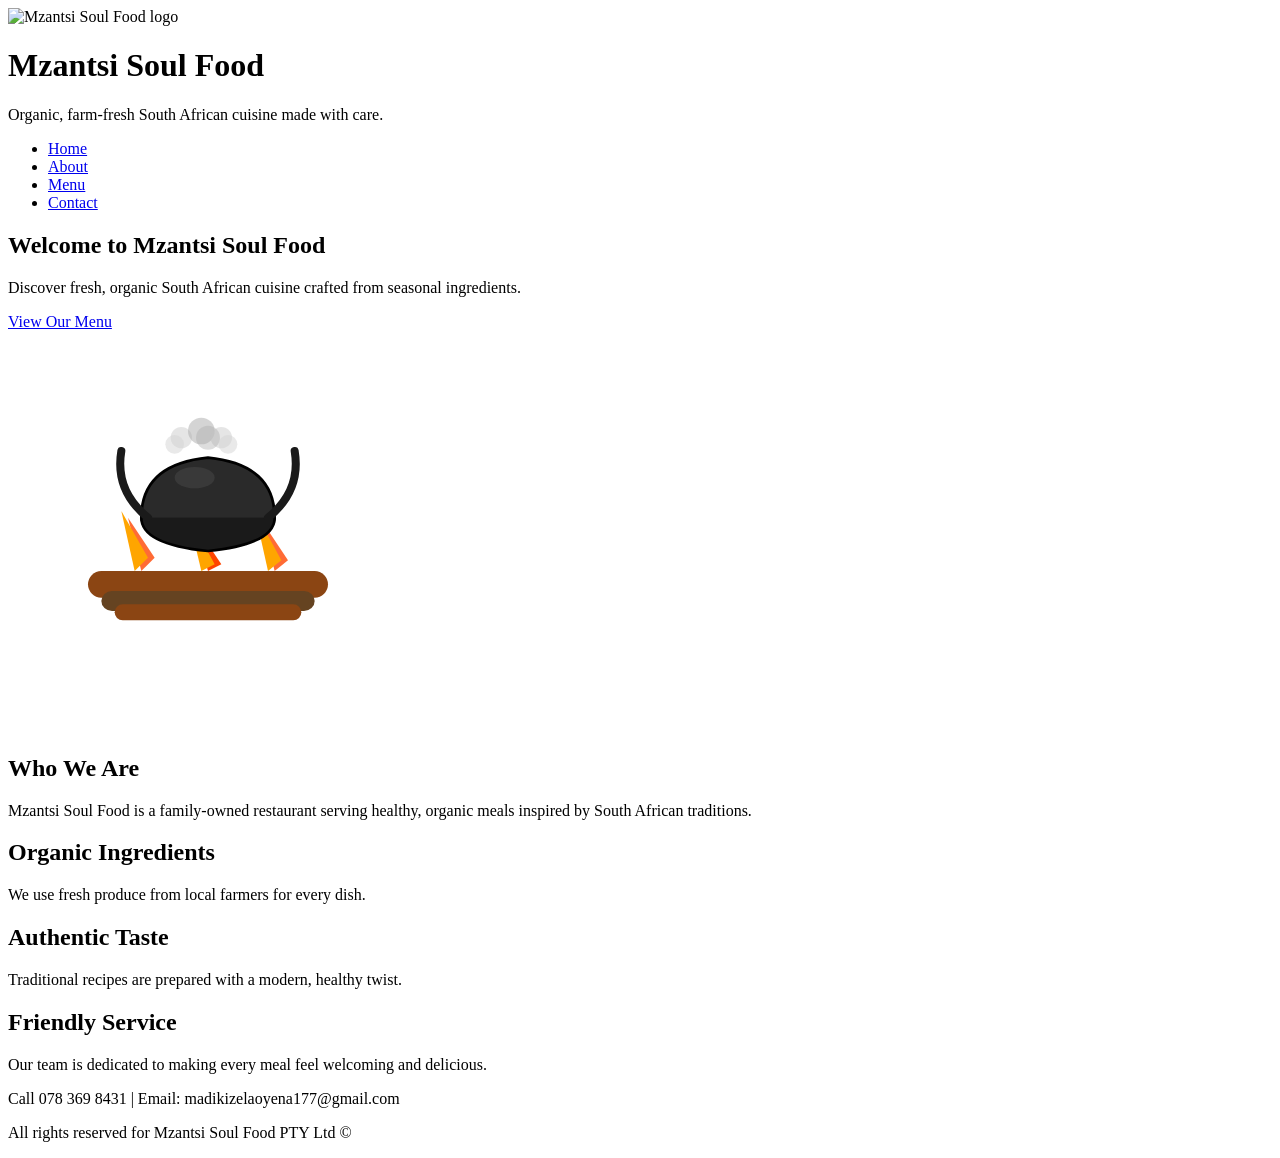
==== index.html @ 1dfa96d8 "Add files via upload" ====
﻿<!DOCTYPE html>
<html lang="en">
<head>
    <meta charset="UTF-8">
    <meta name="viewport" content="width=device-width, initial-scale=1.0">
    <title>Mzantsi Soul Food | Home</title>
    <link rel="stylesheet" href="styles.css">
</head>
<body>
    <header>
        <div class="brand">
            <img src="c:\Users\Student\Downloads\MSF Logo (2).png" alt="Mzantsi Soul Food logo">
            <div>
                <h1>Mzantsi Soul Food</h1>
                <p>Organic, farm-fresh South African cuisine made with care.</p>
            </div>
        </div>
        <nav>
            <ul>
                <li><a href="index.html">Home</a></li>
                <li><a href="about.html">About</a></li>
                <li><a href="prices.html">Menu</a></li>
                <li><a href="contact.html">Contact</a></li>
            </ul>
        </nav>
    </header>
    <main>
        <section class="hero">
            <div>
                <h1>Welcome to Mzantsi Soul Food</h1>
                <p>Discover fresh, organic South African cuisine crafted from seasonal ingredients.</p>
                <a href="prices.html" class="button">View Our Menu</a>
            </div>
            <div>
                <svg viewBox="0 0 300 300" xmlns="http://www.w3.org/2000/svg" style="width: 100%; max-width: 400px;">
                    <defs>
                        <style>
                            @keyframes flicker {
                                0%, 100% { opacity: 0.7; }
                                50% { opacity: 1; }
                            }
                            @keyframes sway {
                                0%, 100% { transform: translateY(0px); }
                                50% { transform: translateY(-5px); }
                            }
                            @keyframes rise {
                                0% { opacity: 1; transform: translateY(0px); }
                                100% { opacity: 0; transform: translateY(-40px); }
                            }
                            .flame { animation: flicker 0.6s infinite; }
                            .pot { animation: sway 2s infinite; }
                            .smoke { animation: rise 2s infinite; }
                        </style>
                    </defs>
                    
                    <!-- Firewood -->
                    <g id="firewood">
                        <rect x="60" y="180" width="180" height="20" fill="#8B4513" rx="10"/>
                        <rect x="70" y="195" width="160" height="15" fill="#654321" rx="8"/>
                        <rect x="80" y="205" width="140" height="12" fill="#8B4513" rx="6"/>
                    </g>
                    
                    <!-- Flames -->
                    <g class="flame">
                        <polygon points="100,180 90,140 110,170" fill="#FF6B35"/>
                        <polygon points="95,180 85,135 105,170" fill="#FFA500"/>
                        <polygon points="150,180 140,145 160,175" fill="#FF4500"/>
                        <polygon points="145,180 135,138 155,175" fill="#FFA500"/>
                        <polygon points="200,180 190,142 210,172" fill="#FF6B35"/>
                        <polygon points="195,180 185,135 205,172" fill="#FFA500"/>
                    </g>
                    
                    <!-- Pot body (black African pot) -->
                    <g class="pot">
                        <ellipse cx="150" cy="140" rx="50" ry="15" fill="#1a1a1a" stroke="#000" stroke-width="2"/>
                        <path d="M 100 140 Q 100 100 150 95 Q 200 100 200 140" fill="#2a2a2a" stroke="#000" stroke-width="2"/>
                        <path d="M 100 140 Q 100 160 150 165 Q 200 160 200 140" fill="#1a1a1a" stroke="#000" stroke-width="2"/>
                        
                        <!-- Pot shine -->
                        <ellipse cx="140" cy="110" rx="15" ry="8" fill="#444444" opacity="0.6"/>
                        
                        <!-- Pot handles -->
                        <path d="M 105 140 Q 80 120 85 90" stroke="#1a1a1a" stroke-width="6" fill="none" stroke-linecap="round"/>
                        <path d="M 195 140 Q 220 120 215 90" stroke="#1a1a1a" stroke-width="6" fill="none" stroke-linecap="round"/>
                    </g>
                    
                    <!-- Steam/Smoke -->
                    <g class="smoke" style="animation-delay: 0s;">
                        <circle cx="130" cy="80" r="8" fill="#d3d3d3" opacity="0.6"/>
                        <circle cx="145" cy="75" r="10" fill="#a9a9a9" opacity="0.5"/>
                        <circle cx="160" cy="80" r="8" fill="#d3d3d3" opacity="0.6"/>
                    </g>
                    <g class="smoke" style="animation-delay: 0.7s;">
                        <circle cx="125" cy="85" r="7" fill="#d3d3d3" opacity="0.5"/>
                        <circle cx="150" cy="80" r="9" fill="#a9a9a9" opacity="0.4"/>
                        <circle cx="165" cy="85" r="7" fill="#d3d3d3" opacity="0.5"/>
                    </g>
                </svg>
            </div>
        </section>
        <section class="about-intro">
            <h1>Who We Are</h1>
            <p>Mzantsi Soul Food is a family-owned restaurant serving healthy, organic meals inspired by South African traditions.</p>
        </section>
        <section class="about-grid">
            <article class="about-card">
                <h2>Organic Ingredients</h2>
                <p>We use fresh produce from local farmers for every dish.</p>
            </article>
            <article class="about-card">
                <h2>Authentic Taste</h2>
                <p>Traditional recipes are prepared with a modern, healthy twist.</p>
            </article>
            <article class="about-card">
                <h2>Friendly Service</h2>
                <p>Our team is dedicated to making every meal feel welcoming and delicious.</p>
            </article>
        </section>
    </main>
    <footer>
        <p>Call 078 369 8431 | Email: madikizelaoyena177@gmail.com</p>
        <p>All rights reserved for Mzantsi Soul Food PTY Ltd ©</p>
    </footer>
</body>
</html>
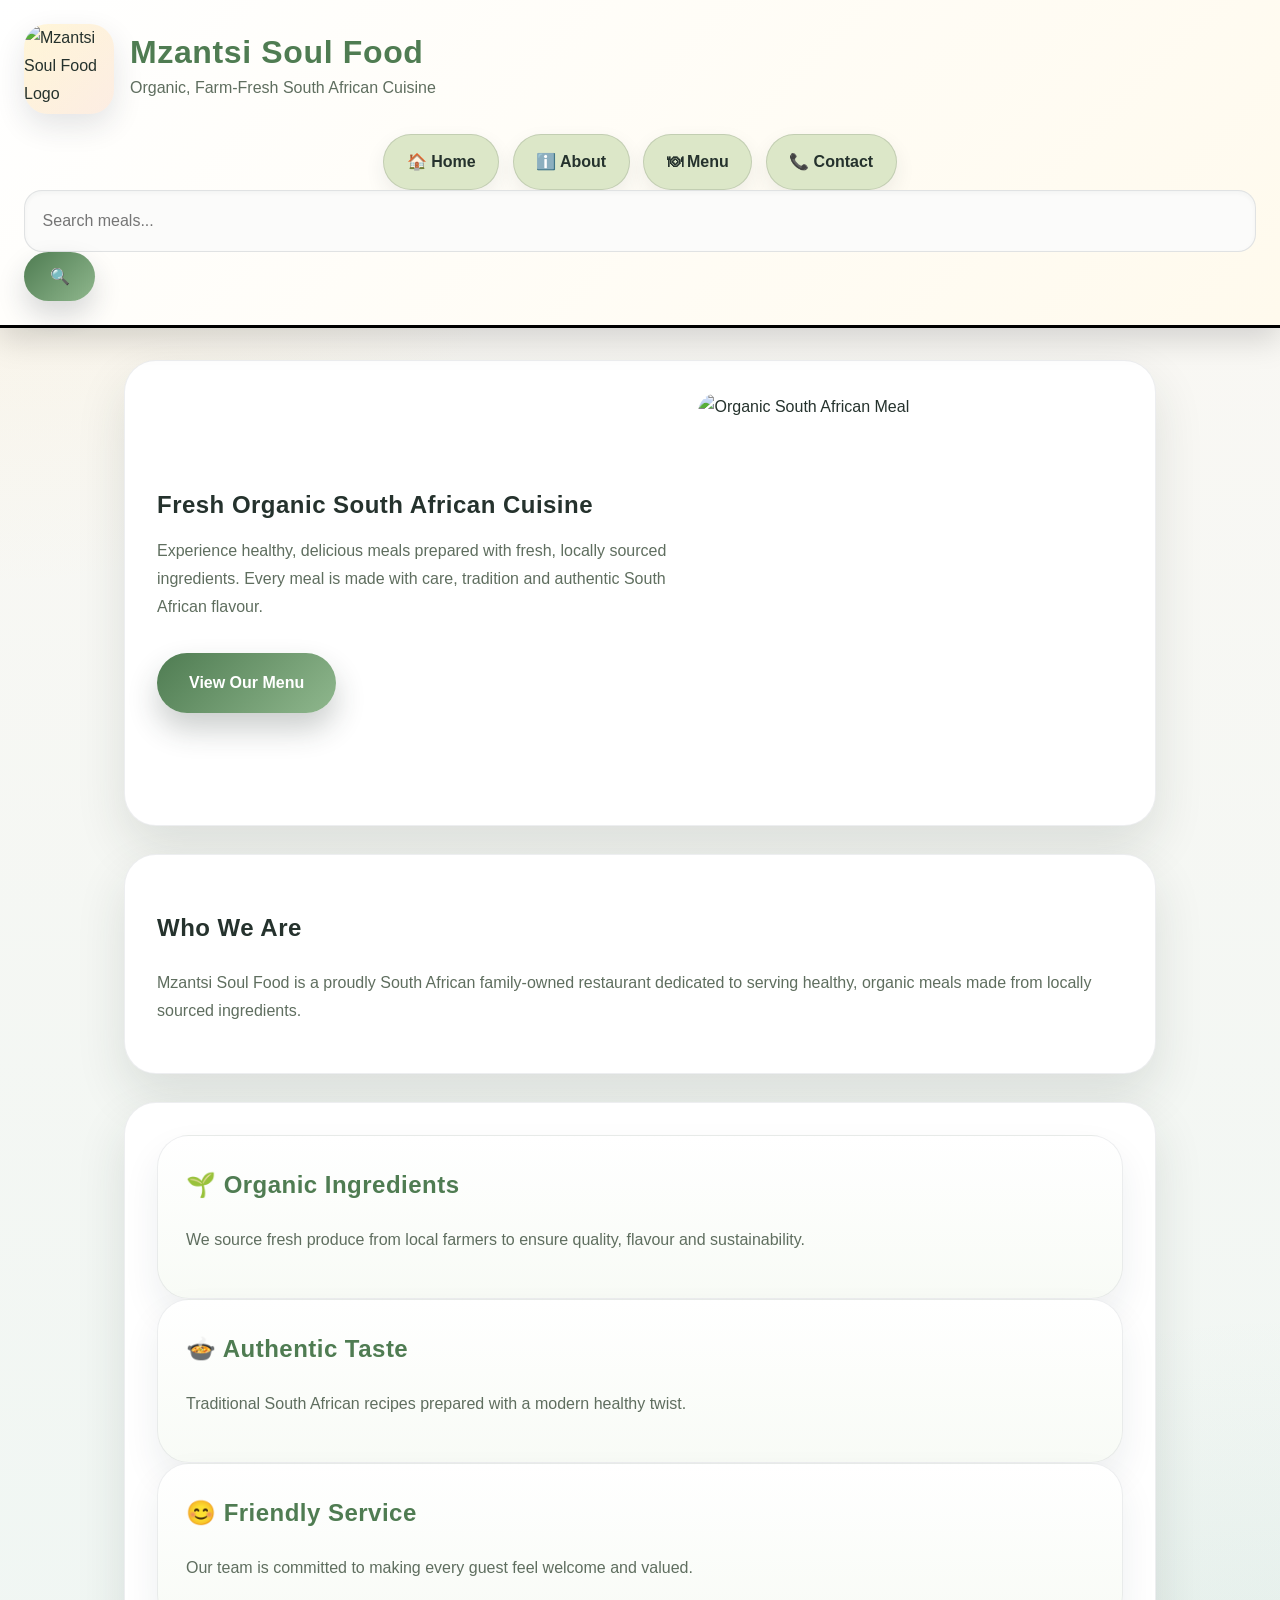
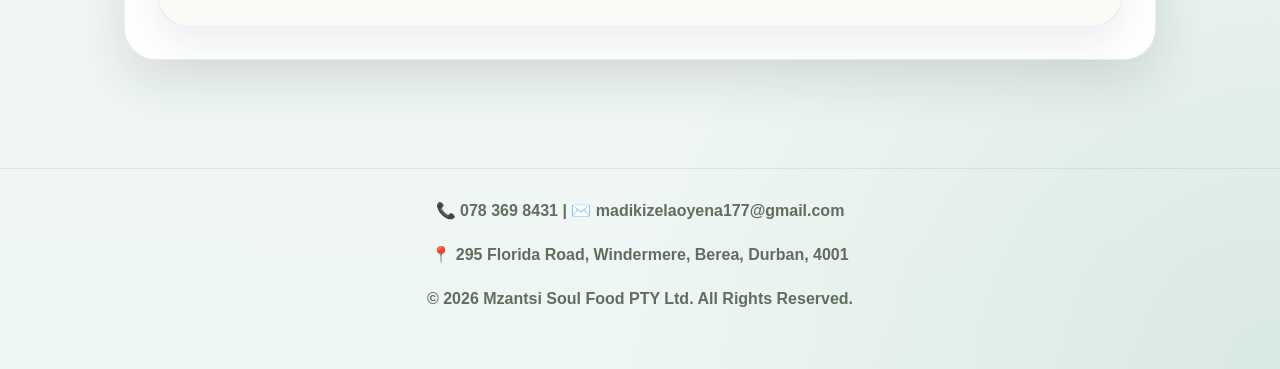
==== commit 9041eb35: "Update index.html" ====
--- a/index.html
+++ b/index.html
@@ -1,125 +1,143 @@
-﻿<!DOCTYPE html>
+<!DOCTYPE html>
 <html lang="en">
 <head>
     <meta charset="UTF-8">
+    <meta name="description" content="Mzantsi Soul Food serves fresh organic South African meals made with locally sourced ingredients in Durban.">
+    <meta name="keywords" content="Mzantsi Soul Food, Durban restaurant, organic food, South African cuisine, healthy meals">
+    <meta name="author" content="Mzantsi Soul Food PTY Ltd">
     <meta name="viewport" content="width=device-width, initial-scale=1.0">
+
     <title>Mzantsi Soul Food | Home</title>
+
     <link rel="stylesheet" href="styles.css">
 </head>
 <body>
-    <header>
-        <div class="brand">
-            <img src="c:\Users\Student\Downloads\MSF Logo (2).png" alt="Mzantsi Soul Food logo">
-            <div>
-                <h1>Mzantsi Soul Food</h1>
-                <p>Organic, farm-fresh South African cuisine made with care.</p>
-            </div>
+
+<header>
+    <div class="brand">
+        <img src="images/MSF-Logo.png" alt="Mzantsi Soul Food Logo">
+
+        <div>
+            <h1>Mzantsi Soul Food</h1>
+            <p>Organic, Farm-Fresh South African Cuisine</p>
         </div>
-        <nav>
-            <ul>
-                <li><a href="index.html">Home</a></li>
-                <li><a href="about.html">About</a></li>
-                <li><a href="prices.html">Menu</a></li>
-                <li><a href="contact.html">Contact</a></li>
-            </ul>
-        </nav>
-    </header>
-    <main>
-        <section class="hero">
-            <div>
-                <h1>Welcome to Mzantsi Soul Food</h1>
-                <p>Discover fresh, organic South African cuisine crafted from seasonal ingredients.</p>
-                <a href="prices.html" class="button">View Our Menu</a>
-            </div>
-            <div>
-                <svg viewBox="0 0 300 300" xmlns="http://www.w3.org/2000/svg" style="width: 100%; max-width: 400px;">
-                    <defs>
-                        <style>
-                            @keyframes flicker {
-                                0%, 100% { opacity: 0.7; }
-                                50% { opacity: 1; }
-                            }
-                            @keyframes sway {
-                                0%, 100% { transform: translateY(0px); }
-                                50% { transform: translateY(-5px); }
-                            }
-                            @keyframes rise {
-                                0% { opacity: 1; transform: translateY(0px); }
-                                100% { opacity: 0; transform: translateY(-40px); }
-                            }
-                            .flame { animation: flicker 0.6s infinite; }
-                            .pot { animation: sway 2s infinite; }
-                            .smoke { animation: rise 2s infinite; }
-                        </style>
-                    </defs>
-                    
-                    <!-- Firewood -->
-                    <g id="firewood">
-                        <rect x="60" y="180" width="180" height="20" fill="#8B4513" rx="10"/>
-                        <rect x="70" y="195" width="160" height="15" fill="#654321" rx="8"/>
-                        <rect x="80" y="205" width="140" height="12" fill="#8B4513" rx="6"/>
-                    </g>
-                    
-                    <!-- Flames -->
-                    <g class="flame">
-                        <polygon points="100,180 90,140 110,170" fill="#FF6B35"/>
-                        <polygon points="95,180 85,135 105,170" fill="#FFA500"/>
-                        <polygon points="150,180 140,145 160,175" fill="#FF4500"/>
-                        <polygon points="145,180 135,138 155,175" fill="#FFA500"/>
-                        <polygon points="200,180 190,142 210,172" fill="#FF6B35"/>
-                        <polygon points="195,180 185,135 205,172" fill="#FFA500"/>
-                    </g>
-                    
-                    <!-- Pot body (black African pot) -->
-                    <g class="pot">
-                        <ellipse cx="150" cy="140" rx="50" ry="15" fill="#1a1a1a" stroke="#000" stroke-width="2"/>
-                        <path d="M 100 140 Q 100 100 150 95 Q 200 100 200 140" fill="#2a2a2a" stroke="#000" stroke-width="2"/>
-                        <path d="M 100 140 Q 100 160 150 165 Q 200 160 200 140" fill="#1a1a1a" stroke="#000" stroke-width="2"/>
-                        
-                        <!-- Pot shine -->
-                        <ellipse cx="140" cy="110" rx="15" ry="8" fill="#444444" opacity="0.6"/>
-                        
-                        <!-- Pot handles -->
-                        <path d="M 105 140 Q 80 120 85 90" stroke="#1a1a1a" stroke-width="6" fill="none" stroke-linecap="round"/>
-                        <path d="M 195 140 Q 220 120 215 90" stroke="#1a1a1a" stroke-width="6" fill="none" stroke-linecap="round"/>
-                    </g>
-                    
-                    <!-- Steam/Smoke -->
-                    <g class="smoke" style="animation-delay: 0s;">
-                        <circle cx="130" cy="80" r="8" fill="#d3d3d3" opacity="0.6"/>
-                        <circle cx="145" cy="75" r="10" fill="#a9a9a9" opacity="0.5"/>
-                        <circle cx="160" cy="80" r="8" fill="#d3d3d3" opacity="0.6"/>
-                    </g>
-                    <g class="smoke" style="animation-delay: 0.7s;">
-                        <circle cx="125" cy="85" r="7" fill="#d3d3d3" opacity="0.5"/>
-                        <circle cx="150" cy="80" r="9" fill="#a9a9a9" opacity="0.4"/>
-                        <circle cx="165" cy="85" r="7" fill="#d3d3d3" opacity="0.5"/>
-                    </g>
-                </svg>
-            </div>
-        </section>
-        <section class="about-intro">
-            <h1>Who We Are</h1>
-            <p>Mzantsi Soul Food is a family-owned restaurant serving healthy, organic meals inspired by South African traditions.</p>
-        </section>
-        <section class="about-grid">
-            <article class="about-card">
-                <h2>Organic Ingredients</h2>
-                <p>We use fresh produce from local farmers for every dish.</p>
-            </article>
-            <article class="about-card">
-                <h2>Authentic Taste</h2>
-                <p>Traditional recipes are prepared with a modern, healthy twist.</p>
-            </article>
-            <article class="about-card">
-                <h2>Friendly Service</h2>
-                <p>Our team is dedicated to making every meal feel welcoming and delicious.</p>
-            </article>
-        </section>
-    </main>
-    <footer>
-        <p>Call 078 369 8431 | Email: madikizelaoyena177@gmail.com</p>
-        <p>All rights reserved for Mzantsi Soul Food PTY Ltd ©</p>
-    </footer>
+    </div>
+
+    <nav>
+        <ul>
+            <li><a href="index.html">🏠 Home</a></li>
+            <li><a href="about.html">ℹ️ About</a></li>
+            <li><a href="prices.html">🍽 Menu</a></li>
+            <li><a href="contact.html">📞 Contact</a></li>
+        </ul>
+
+        <div class="search-container">
+            <input type="text" id="searchInput" placeholder="Search meals...">
+            <button onclick="searchMenu()">🔍</button>
+        </div>
+    </nav>
+</header>
+
+<main>
+
+<section class="hero">
+    <div class="hero-content">
+        <h1>Fresh Organic South African Cuisine</h1>
+
+        <p>
+            Experience healthy, delicious meals prepared with fresh,
+            locally sourced ingredients. Every meal is made with care,
+            tradition and authentic South African flavour.
+        </p>
+
+        <a href="prices.html" class="button">View Our Menu</a>
+    </div>
+
+    <div class="hero-image">
+        <img src="images/hero-meal.jpg" alt="Organic South African Meal" class="featured-photo">
+    </div>
+</section>
+
+<section class="about-intro">
+    <h2>Who We Are</h2>
+
+    <p>
+        Mzantsi Soul Food is a proudly South African family-owned
+        restaurant dedicated to serving healthy, organic meals made
+        from locally sourced ingredients.
+    </p>
+</section>
+
+<section class="about-grid">
+
+    <article class="about-card">
+        <h2>🌱 Organic Ingredients</h2>
+
+        <p>
+            We source fresh produce from local farmers to ensure
+            quality, flavour and sustainability.
+        </p>
+    </article>
+
+    <article class="about-card">
+        <h2>🍲 Authentic Taste</h2>
+
+        <p>
+            Traditional South African recipes prepared with a modern
+            healthy twist.
+        </p>
+    </article>
+
+    <article class="about-card">
+        <h2>😊 Friendly Service</h2>
+
+        <p>
+            Our team is committed to making every guest feel welcome
+            and valued.
+        </p>
+    </article>
+
+</section>
+
+</main>
+
+<footer>
+    <p>📞 078 369 8431 | ✉️ madikizelaoyena177@gmail.com</p>
+
+    <p>
+        📍 295 Florida Road, Windermere,
+        Berea, Durban, 4001
+    </p>
+
+    <p>
+        © 2026 Mzantsi Soul Food PTY Ltd.
+        All Rights Reserved.
+    </p>
+</footer>
+
+<script>
+function searchMenu() {
+
+    let input =
+    document.getElementById("searchInput")
+    .value.toLowerCase();
+
+    if(input === ""){
+        alert("Please enter a search term.");
+        return;
+    }
+
+    let pageText =
+    document.body.innerText.toLowerCase();
+
+    if(pageText.includes(input)){
+        alert("Found: " + input);
+    }
+    else{
+        alert("No results found.");
+    }
+}
+</script>
+
 </body>
-</html>+</html>
--- a/styles.css
+++ b/styles.css
@@ -0,0 +1,1125 @@
+:root {
+    --bg: #f5f7f0;
+    --surface: #ffffff;
+    --primary: #4f7c52;
+    --primary-soft: #8fb78d;
+    --secondary: #6d8a63;
+    --accent: #dce7c8;
+    --text: #25322d;
+    --muted: #5f6e5f;
+    --border: #d7dccf;
+    --shadow: 0 22px 50px rgba(37, 50, 45, 0.12);
+}
+
+* {
+    box-sizing: border-box;
+}
+
+html, body {
+    margin: 0;
+    min-height: 100%;
+    font-family: "Inter", "Segoe UI", Tahoma, Geneva, Verdana, sans-serif;
+    color: var(--text);
+    font-weight: 400;
+    background: radial-gradient(circle at top left, rgba(255, 200, 100, 0.14), transparent 25%),
+                radial-gradient(circle at bottom right, rgba(63, 138, 118, 0.12), transparent 28%),
+                linear-gradient(180deg, #fbf8f4 0%, #eef6f3 100%);
+}
+
+body {
+    line-height: 1.75;
+}
+
+h1, h2, h3, h4, h5 {
+    font-weight: 700;
+    letter-spacing: 0.02em;
+}
+
+h1 {
+    line-height: 1.05;
+}
+
+img {
+    max-width: 100%;
+    height: auto;
+    display: block;
+}
+
+.menu-photo,
+.featured-photo {
+    width: 400px;
+    height: 400px;
+    object-fit: cover;
+    border-radius: 20px;
+}
+
+header {
+    padding: 1.5rem 1.5rem;
+    background: linear-gradient(135deg, #ffffff 0%, #fffaed 100%);
+    border-bottom: 3px solid #000000;
+    box-shadow: 0 12px 30px rgba(0, 0, 0, 0.15);
+    position: sticky;
+    top: 0;
+    z-index: 10;
+}
+
+.brand {
+    display: flex;
+    align-items: center;
+    gap: 1rem;
+    margin-bottom: 1rem;
+}
+
+.brand img {
+    width: 120px;
+    height: 120px;
+    object-fit: cover;
+    border-radius: 20px;
+    background: var(--accent);
+}
+
+.brand h1 {
+    font-size: 1.8rem;
+    margin: 0;
+    font-weight: bold;
+}
+
+nav ul {
+    display: flex;
+    flex-wrap: wrap;
+    gap: 0.75rem;
+    list-style: none;
+    padding: 0;
+    margin: 0;
+    justify-content: center;
+}
+
+nav a {
+    display: inline-block;
+    padding: 0.75rem 1.2rem;
+    background: var(--accent);
+    color: var(--text);
+    text-decoration: none;
+    border-radius: 999px;
+    border: 2px solid rgba(37, 50, 45, 0.14);
+    font-weight: bold;
+    transition: transform 0.2s ease, background 0.2s ease, border-color 0.2s ease;
+}
+
+nav a:hover,
+nav a:focus {
+    transform: translateY(-2px);
+    background: linear-gradient(135deg, var(--primary), var(--primary-soft));
+    color: #fff;
+    border-color: rgba(42, 125, 127, 0.25);
+}
+
+main {
+    max-width: 1080px;
+    margin: 2rem auto;
+    padding: 0 1.4rem 3rem;
+}
+
+section {
+    background: var(--surface);
+    border: 3px solid #000000;
+    border-radius: 28px;
+    padding: 2rem;
+    margin-bottom: 1.5rem;
+    box-shadow: 0 18px 45px rgba(0, 0, 0, 0.15);
+}
+
+.hero {
+    display: grid;
+    grid-template-columns: 1.2fr 1fr;
+    gap: 2rem;
+    align-items: center;
+}
+
+.hero h2,
+.pricing h1 {
+    color: var(--primary);
+    margin-top: 0;
+    letter-spacing: 0.02em;
+}
+
+.hero p,
+.menu-item-content p,
+.about-card p,
+.contact-details p {
+    color: var(--muted);
+}
+
+.button {
+    display: inline-block;
+    margin-top: 1rem;
+    padding: 0.95rem 1.8rem;
+    border-radius: 999px;
+    background: linear-gradient(135deg, var(--primary), var(--primary-soft));
+    color: #fff;
+    text-decoration: none;
+    border: none;
+    font-weight: bold;
+    box-shadow: 0 12px 24px rgba(37, 50, 45, 0.16);
+    transition: transform 0.2s ease, box-shadow 0.2s ease;
+}
+
+.button:hover,
+.button:focus {
+    transform: translateY(-2px);
+    box-shadow: 0 18px 32px rgba(42, 125, 127, 0.24);
+}
+
+.feature-grid,
+.menu-grid,
+.contact-grid {
+    display: grid;
+    gap: 1.5rem;
+}
+
+.feature-grid {
+    grid-template-columns: repeat(2, minmax(0, 1fr));
+}
+
+.feature-card,
+.about-card,
+.menu-item,
+.form-card,
+.map-card,
+.contact-details {
+    background: #fcfbf7;
+    border: 1px solid rgba(62, 125, 63, 0.12);
+    border-radius: 28px;
+    padding: 1.5rem;
+}
+
+.menu-grid {
+    grid-template-columns: 1fr;
+}
+
+.menu-item {
+    display: grid;
+    grid-template-columns: 1fr;
+    gap: 1rem;
+}
+
+.menu-item-content h3,
+.about-card h2,
+.contact-details h2 {
+    margin-top: 0;
+}
+
+.menu-item-content p {
+    margin-bottom: 1rem;
+}
+
+.price-tag {
+    display: inline-flex;
+    align-items: center;
+    justify-content: center;
+    padding: 0.7rem 1rem;
+    border-radius: 999px;
+    background: var(--accent);
+    color: var(--primary);
+    font-size: 1rem;
+    font-weight: 700;
+}
+
+.about-grid {
+    grid-template-columns: repeat(3, minmax(0, 1fr));
+}
+
+.contact-grid {
+    grid-template-columns: 1fr 1fr;
+    align-items: start;
+}
+
+.content h3,
+.gallery h2,
+.form-card h2,
+.map-card h2,
+.about-card h2 {
+    margin-top: 0;
+}
+
+p {
+    margin: 0 0 1rem;
+}
+
+form {
+    display: grid;
+    gap: 1rem;
+}
+
+label {
+    font-weight: 600;
+}
+
+input,
+textarea {
+    width: 100%;
+    padding: 0.95rem 1rem;
+    border: 1px solid #d9e5d0;
+    border-radius: 16px;
+    font: inherit;
+    background: #fbfcf8;
+}
+
+button {
+    width: fit-content;
+    padding: 0.95rem 1.5rem;
+    border: none;
+    border-radius: 999px;
+    background: var(--primary);
+    color: #fff;
+    font-size: 1rem;
+    cursor: pointer;
+    transition: background 0.2s ease;
+}
+
+button:hover,
+button:focus {
+    background: var(--primary-soft);
+}
+
+iframe {
+    width: 100%;
+    min-height: 320px;
+    border: 0;
+    border-radius: 22px;
+}
+
+footer {
+    text-align: center;
+    padding: 1.5rem 1.25rem 2rem;
+    color: var(--muted);
+}
+
+@media (max-width: 920px) {
+    .hero {
+        grid-template-columns: 1fr;
+    }
+
+    .contact-grid,
+    .about-grid {
+        grid-template-columns: 1fr;
+    }
+}
+
+@media (max-width: 720px) {
+    .brand {
+        flex-direction: column;
+        align-items: flex-start;
+    }
+
+    nav ul {
+        justify-content: stretch;
+    }
+
+    .menu-photo,
+    .featured-photo {
+        width: 100%;
+        height: auto;
+    }
+}
+
+.brand {
+    display: flex;
+    align-items: center;
+    gap: 1rem;
+    margin-bottom: 1.25rem;
+}
+
+.brand img {
+    width: 90px;
+    height: 90px;
+    object-fit: cover;
+    border-radius: 24px;
+    background: linear-gradient(135deg, rgba(255, 228, 141, 0.35), rgba(234, 111, 45, 0.12));
+    box-shadow: 0 12px 30px rgba(31, 45, 61, 0.12);
+}
+
+.brand h1 {
+    font-size: 2rem;
+    margin: 0;
+    color: var(--primary);
+}
+
+.brand p {
+    margin: 0.25rem 0 0;
+    color: var(--muted);
+    max-width: 34rem;
+}
+
+nav ul {
+    display: flex;
+    flex-wrap: wrap;
+    gap: 0.85rem;
+    list-style: none;
+    padding: 0;
+    margin: 0;
+    justify-content: center;
+}
+
+nav a {
+    display: inline-block;
+    padding: 0.8rem 1.4rem;
+    background: var(--accent);
+    color: var(--text);
+    text-decoration: none;
+    border-radius: 999px;
+    border: 1px solid rgba(37, 50, 45, 0.14);
+    box-shadow: 0 8px 20px rgba(37, 50, 45, 0.08);
+    font-weight: 700;
+    transition: transform 0.2s ease, background 0.2s ease, color 0.2s ease, box-shadow 0.2s ease;
+}
+
+nav a:hover,
+nav a:focus {
+    transform: translateY(-2px);
+    background: linear-gradient(135deg, var(--primary), var(--primary-soft));
+    color: #ffffff;
+    box-shadow: 0 14px 28px rgba(31, 45, 61, 0.16);
+}
+
+main {
+    max-width: 1080px;
+    margin: 2rem auto;
+    padding: 0 1.5rem 3rem;
+}
+
+section {
+    background: var(--surface);
+    border: 1px solid rgba(31, 45, 61, 0.08);
+    border-radius: 32px;
+    padding: 2rem;
+    margin-bottom: 1.75rem;
+    box-shadow: var(--shadow);
+}
+
+.hero {
+    display: grid;
+    grid-template-columns: 1.2fr 1fr;
+    gap: 2rem;
+    align-items: center;
+}
+
+.hero h2,
+.pricing h1 {
+    color: var(--primary);
+    margin-top: 0;
+}
+
+.button {
+    display: inline-block;
+    margin-top: 1rem;
+    padding: 1rem 2rem;
+    border-radius: 999px;
+    background: linear-gradient(135deg, var(--primary), var(--primary-soft));
+    color: #ffffff;
+    text-decoration: none;
+    border: none;
+    font-weight: 700;
+    box-shadow: 0 16px 30px rgba(37, 50, 45, 0.24);
+    transition: transform 0.2s ease, box-shadow 0.2s ease, background 0.2s ease;
+}
+
+.button:hover,
+.button:focus {
+    transform: translateY(-2px);
+    background: linear-gradient(135deg, #7aa37d, #567a59);
+    box-shadow: 0 20px 36px rgba(37, 50, 45, 0.26);
+}
+
+.feature-grid,
+.menu-grid,
+.contact-grid {
+    display: grid;
+    gap: 1.5rem;
+}
+
+.feature-card,
+.about-card,
+.menu-item,
+.form-card,
+.map-card,
+.contact-details {
+    background: linear-gradient(180deg, #ffffff 0%, #f8fbf6 100%);
+    border: 1px solid rgba(31, 45, 61, 0.08);
+    border-radius: 32px;
+    padding: 1.75rem;
+    box-shadow: 0 16px 32px rgba(31, 45, 61, 0.08);
+}
+
+.feature-card {
+    display: grid;
+    grid-template-columns: 1fr;
+    gap: 1rem;
+}
+
+.menu-grid {
+    grid-template-columns: 1fr;
+}
+
+.menu-item {
+    display: grid;
+    grid-template-columns: 1fr;
+    gap: 1.5rem;
+    align-items: center;
+}
+
+.menu-item-content h3,
+.about-card h2,
+.contact-details h2 {
+    margin-top: 0;
+    color: var(--primary);
+}
+
+.menu-item-content p {
+    color: var(--muted);
+    margin-bottom: 1rem;
+}
+
+.price-tag {
+    display: inline-flex;
+    align-items: center;
+    justify-content: center;
+    padding: 0.85rem 1.1rem;
+    border-radius: 999px;
+    background: var(--accent);
+    color: var(--text);
+    font-size: 1rem;
+    font-weight: 700;
+    border: 1px solid rgba(31, 45, 61, 0.08);
+}
+
+.about-grid {
+    grid-template-columns: repeat(3, minmax(0, 1fr));
+}
+
+.contact-grid {
+    grid-template-columns: 1fr 1fr;
+    align-items: start;
+}
+
+.content h3,
+.gallery h2,
+.form-card h2,
+.map-card h2,
+.about-card h2 {
+    margin-top: 0;
+}
+
+p {
+    margin: 0 0 1rem;
+    color: var(--muted);
+}
+
+label {
+    font-weight: 700;
+    color: var(--primary);
+}
+
+input,
+textarea {
+    width: 100%;
+    padding: 1rem 1.1rem;
+    border: 1px solid rgba(31, 45, 61, 0.12);
+    border-radius: 18px;
+    font: inherit;
+    background: #fbfbfa;
+    box-shadow: inset 0 2px 5px rgba(31, 45, 61, 0.04);
+}
+
+button {
+    width: fit-content;
+    padding: 0.95rem 1.6rem;
+    border: none;
+    border-radius: 999px;
+    background: linear-gradient(135deg, var(--primary), var(--primary-soft));
+    color: #fff;
+    font-size: 1rem;
+    font-weight: 700;
+    cursor: pointer;
+    box-shadow: 0 14px 28px rgba(31, 45, 61, 0.18);
+    transition: transform 0.2s ease, box-shadow 0.2s ease, background 0.2s ease;
+}
+
+button:hover,
+button:focus {
+    transform: translateY(-2px);
+    background: linear-gradient(135deg, #7aa37d, #567a59);
+    box-shadow: 0 18px 32px rgba(37, 50, 45, 0.22);
+}
+
+
+.feature-grid,
+.menu-grid,
+.contact-grid {
+    display: grid;
+    gap: 1.5rem;
+}
+
+.feature-grid {
+    grid-template-columns: repeat(2, minmax(0, 1fr));
+}
+
+.feature-card,
+.about-card,
+.menu-item,
+.form-card,
+.map-card,
+.contact-details {
+    background: linear-gradient(180deg, #ffffff 0%, #f8fbf6 100%);
+    border: 1px solid rgba(31, 45, 61, 0.08);
+    border-radius: 32px;
+    padding: 1.75rem;
+    box-shadow: 0 18px 36px rgba(31, 45, 61, 0.08);
+}
+
+.feature-card {
+    display: grid;
+    grid-template-columns: 1fr;
+    gap: 1rem;
+}
+
+.menu-grid {
+    grid-template-columns: 1fr;
+}
+
+.menu-item {
+    display: grid;
+    grid-template-columns: 1fr;
+    gap: 1.5rem;
+    align-items: center;
+}
+
+.menu-item-content h3,
+.about-card h2,
+.contact-details h2 {
+    margin-top: 0;
+    color: var(--primary);
+}
+
+.menu-item-content p {
+    color: var(--muted);
+    margin-bottom: 1rem;
+}
+
+.price-tag {
+    display: inline-flex;
+    align-items: center;
+    justify-content: center;
+    padding: 0.85rem 1.15rem;
+    border-radius: 999px;
+    background: var(--accent);
+    color: var(--text);
+    font-size: 1rem;
+    font-weight: 700;
+    border: 1px solid rgba(31, 45, 61, 0.08);
+}
+
+.about-grid {
+    grid-template-columns: repeat(3, minmax(0, 1fr));
+}
+
+.contact-grid {
+    grid-template-columns: 1fr 1fr;
+    align-items: start;
+}
+
+.content h3,
+.gallery h2,
+.form-card h2,
+.map-card h2,
+.about-card h2 {
+    margin-top: 0;
+}
+
+p {
+    margin: 0 0 1rem;
+}
+
+form {
+    display: grid;
+    gap: 1rem;
+}
+
+label {
+    font-weight: 700;
+    color: var(--primary);
+}
+
+input,
+textarea {
+    width: 100%;
+    padding: 1rem 1.1rem;
+    border: 1px solid rgba(31, 45, 61, 0.12);
+    border-radius: 18px;
+    font: inherit;
+    background: #fbfbfa;
+    box-shadow: inset 0 2px 5px rgba(31, 45, 61, 0.04);
+}
+
+button {
+    width: fit-content;
+    padding: 0.95rem 1.6rem;
+    border: none;
+    border-radius: 999px;
+    background: linear-gradient(135deg, var(--primary), var(--primary-soft));
+    color: #fff;
+    font-size: 1rem;
+    font-weight: 700;
+    cursor: pointer;
+    box-shadow: 0 14px 28px rgba(31, 45, 61, 0.18);
+    transition: transform 0.2s ease, box-shadow 0.2s ease, background 0.2s ease;
+}
+
+button:hover,
+button:focus {
+    transform: translateY(-2px);
+    background: linear-gradient(135deg, #7aa37d, #567a59);
+    box-shadow: 0 18px 32px rgba(37, 50, 45, 0.22);
+}
+
+iframe {
+    width: 100%;
+    min-height: 320px;
+    border: 1px solid rgba(31, 45, 61, 0.12);
+    border-radius: 24px;
+}
+
+footer {
+    text-align: center;
+    padding: 1.75rem 1.25rem 2.5rem;
+    color: var(--muted);
+    font-weight: 600;
+    border-top: 1px solid rgba(31, 45, 61, 0.08);
+}
+
+/* Steaming Pot Animation */
+.steaming-pot-section {
+    background: var(--surface);
+    border: 3px solid #000000;
+    border-radius: 24px;
+    padding: 2rem;
+    margin-bottom: 1.5rem;
+    box-shadow: 0 18px 45px rgba(0, 0, 0, 0.15);
+    text-align: center;
+}
+
+.steaming-pot-section h2 {
+    color: var(--primary);
+    margin-top: 0;
+    margin-bottom: 2rem;
+}
+
+.steaming-pot-container {
+    display: flex;
+    flex-direction: column;
+    align-items: center;
+    gap: 1.5rem;
+}
+
+.steaming-pot-container p {
+    margin: 0;
+    color: var(--muted);
+    font-style: italic;
+    font-weight: bold;
+}
+
+.pot-wrapper {
+    position: relative;
+    width: 250px;
+    height: 350px;
+}
+
+/* Pot Body */
+.pot {
+    position: relative;
+    width: 200px;
+    height: 180px;
+    margin: 0 auto;
+    margin-top: 40px;
+}
+
+.pot-body {
+    position: absolute;
+    bottom: 0;
+    left: 25px;
+    width: 150px;
+    height: 120px;
+    background: linear-gradient(135deg, #1a1a1a 0%, #333333 50%, #0a0a0a 100%);
+    border-radius: 0 0 40px 40px;
+    box-shadow: inset -5px -5px 15px rgba(0, 0, 0, 0.5), 
+                inset 3px 3px 10px rgba(255, 255, 255, 0.1),
+                0 15px 30px rgba(0, 0, 0, 0.3);
+}
+
+.pot-shine {
+    position: absolute;
+    top: 10px;
+    left: 20px;
+    width: 80px;
+    height: 30px;
+    background: radial-gradient(ellipse at center, rgba(255, 255, 255, 0.15), transparent 70%);
+    border-radius: 50%;
+}
+
+/* Pot Lid */
+.pot-lid {
+    position: absolute;
+    top: 0;
+    left: 50%;
+    transform: translateX(-50%);
+    width: 180px;
+    height: 50px;
+    background: linear-gradient(180deg, #404040 0%, #1a1a1a 100%);
+    border-radius: 50% 50% 30% 30%;
+    box-shadow: inset -3px -3px 10px rgba(0, 0, 0, 0.5),
+                inset 2px 2px 8px rgba(255, 255, 255, 0.1),
+                0 10px 25px rgba(0, 0, 0, 0.3);
+}
+
+.pot-lid-shine {
+    position: absolute;
+    top: 5px;
+    left: 30px;
+    width: 100px;
+    height: 25px;
+    background: radial-gradient(ellipse at center, rgba(255, 255, 255, 0.2), transparent 60%);
+    border-radius: 50%;
+}
+
+/* Pot Handles */
+.pot-handle-left,
+.pot-handle-right {
+    position: absolute;
+    bottom: 30px;
+    width: 40px;
+    height: 60px;
+    border: 4px solid #333333;
+    border-radius: 40px 40px 0 0;
+    background: linear-gradient(90deg, #404040, #1a1a1a);
+}
+
+.pot-handle-left {
+    left: -35px;
+}
+
+.pot-handle-right {
+    right: -35px;
+}
+
+/* Steam Animation */
+.steam {
+    position: absolute;
+    bottom: 100px;
+    width: 40px;
+    height: 80px;
+    opacity: 0;
+}
+
+.steam::before {
+    content: '';
+    position: absolute;
+    width: 40px;
+    height: 40px;
+    background: radial-gradient(ellipse at center, rgba(255, 255, 255, 0.6), rgba(200, 200, 200, 0.2) 70%);
+    border-radius: 50%;
+    filter: blur(8px);
+}
+
+.steam::after {
+    content: '';
+    position: absolute;
+    width: 40px;
+    height: 40px;
+    background: radial-gradient(ellipse at center, rgba(255, 255, 255, 0.5), rgba(200, 200, 200, 0.1) 70%);
+    border-radius: 50%;
+    filter: blur(12px);
+    top: 20px;
+}
+
+/* Individual steam animations with staggered delays */
+.steam-1 {
+    left: 60px;
+    animation: steam-rise 2.5s ease-out infinite;
+}
+
+.steam-2 {
+    left: 100px;
+    animation: steam-rise 2.8s ease-out 0.4s infinite;
+}
+
+.steam-3 {
+    left: 140px;
+    animation: steam-rise 2.6s ease-out 0.8s infinite;
+}
+
+.steam-4 {
+    left: 80px;
+    animation: steam-rise 3s ease-out 1.2s infinite;
+}
+
+.steam-5 {
+    left: 120px;
+    animation: steam-rise 2.7s ease-out 1.6s infinite;
+}
+
+@keyframes steam-rise {
+    0% {
+        bottom: 100px;
+        opacity: 0.8;
+        transform: translateX(0) scale(1);
+    }
+    50% {
+        opacity: 0.5;
+    }
+    100% {
+        bottom: 200px;
+        opacity: 0;
+        transform: translateX(15px) scale(1.3);
+    }
+}
+
+/* Firewood Styles */
+.firewood-base {
+    position: absolute;
+    bottom: 20px;
+    left: 50%;
+    transform: translateX(-50%);
+    width: 200px;
+    height: 80px;
+}
+
+/* Wood Logs */
+.wood {
+    position: absolute;
+    background: linear-gradient(135deg, #3d2817 0%, #6b4423 50%, #2a1810 100%);
+    border-radius: 50%;
+    box-shadow: inset -2px -2px 5px rgba(0, 0, 0, 0.6),
+                inset 2px 2px 5px rgba(255, 200, 100, 0.2),
+                -3px 3px 8px rgba(0, 0, 0, 0.4);
+}
+
+.wood::before {
+    content: '';
+    position: absolute;
+    width: 100%;
+    height: 100%;
+    background: repeating-linear-gradient(90deg, transparent, transparent 10px, rgba(0, 0, 0, 0.1) 10px, rgba(0, 0, 0, 0.1) 12px);
+    border-radius: 50%;
+}
+
+.wood-1 {
+    width: 160px;
+    height: 30px;
+    bottom: 50px;
+    left: 20px;
+    transform: rotate(-20deg);
+}
+
+.wood-2 {
+    width: 150px;
+    height: 28px;
+    bottom: 45px;
+    right: 25px;
+    transform: rotate(25deg);
+}
+
+.wood-3 {
+    width: 130px;
+    height: 25px;
+    bottom: 20px;
+    left: 35px;
+    transform: rotate(15deg);
+}
+
+.wood-4 {
+    width: 140px;
+    height: 26px;
+    bottom: 15px;
+    right: 30px;
+    transform: rotate(-30deg);
+}
+
+/* Coal/Charcoal */
+.coal {
+    position: absolute;
+    width: 20px;
+    height: 20px;
+    background: radial-gradient(circle at 30% 30%, #4a4a4a, #1a1a1a);
+    border-radius: 50%;
+    bottom: 30px;
+    box-shadow: inset -1px -1px 3px rgba(0, 0, 0, 0.8),
+                0 2px 4px rgba(0, 0, 0, 0.6);
+}
+
+.coal-1 {
+    left: 80px;
+}
+
+.coal-2 {
+    left: 110px;
+    bottom: 35px;
+}
+
+.coal-3 {
+    right: 90px;
+    bottom: 25px;
+}
+
+/* Flames */
+.flame {
+    position: absolute;
+    bottom: 100px;
+    opacity: 0.8;
+}
+
+.flame::before,
+.flame::after {
+    content: '';
+    position: absolute;
+    background: radial-gradient(ellipse at center, #b8d8a8 0%, #7aa273 30%, #557a51 60%, transparent 100%);
+    border-radius: 50% 50% 30% 30%;
+    filter: blur(3px);
+}
+
+.flame::before {
+    width: 40px;
+    height: 60px;
+    left: 0;
+    bottom: 0;
+}
+
+.flame::after {
+    width: 30px;
+    height: 50px;
+    left: 5px;
+    bottom: 5px;
+    background: radial-gradient(ellipse at center, #d3e5b8 0%, #8ab87a 40%, #5f8b5f 70%, transparent 100%);
+}
+
+.flame-1 {
+    left: 60px;
+    animation: flicker 1.5s ease-in-out infinite;
+}
+
+.flame-2 {
+    left: 100px;
+    animation: flicker 1.8s ease-in-out 0.3s infinite;
+}
+
+.flame-3 {
+    left: 140px;
+    animation: flicker 1.6s ease-in-out 0.6s infinite;
+}
+
+@keyframes flicker {
+    0%, 100% {
+        transform: scaleY(1) translateY(0);
+        opacity: 0.8;
+    }
+    25% {
+        transform: scaleY(1.1) translateY(-5px);
+        opacity: 0.9;
+    }
+    50% {
+        transform: scaleY(0.95) translateY(0);
+        opacity: 0.7;
+    }
+    75% {
+        transform: scaleY(1.05) translateY(-3px);
+        opacity: 0.85;
+    }
+}
+
+/* Glow Effect */
+.glow {
+    position: absolute;
+    bottom: 30px;
+    left: 50%;
+    transform: translateX(-50%);
+    width: 220px;
+    height: 120px;
+    background: radial-gradient(ellipse at center, rgba(255, 100, 0, 0.2), transparent 70%);
+    border-radius: 50%;
+    filter: blur(15px);
+    animation: glow-pulse 2s ease-in-out infinite;
+}
+
+@keyframes glow-pulse {
+    0%, 100% {
+        opacity: 0.3;
+        transform: translateX(-50%) scale(1);
+    }
+    50% {
+        opacity: 0.5;
+        transform: translateX(-50%) scale(1.1);
+    }
+}
+
+@media (max-width: 920px) {
+    .pot-wrapper {
+        width: 200px;
+        height: 250px;
+    }
+    
+    .pot {
+        width: 160px;
+        height: 150px;
+    }
+    
+    .pot-body {
+        left: 20px;
+        width: 120px;
+        height: 100px;
+    }
+    
+    .pot-handle-left,
+    .pot-handle-right {
+        width: 35px;
+        height: 50px;
+    }
+    
+    .pot-handle-left {
+        left: -30px;
+    }
+    
+    .pot-handle-right {
+        right: -30px;
+    }
+}
+
+@media (max-width: 920px) {
+    .hero {
+        grid-template-columns: 1fr;
+    }
+
+    .contact-grid,
+    .about-grid {
+        grid-template-columns: 1fr;
+    }
+
+    .menu-item {
+        grid-template-columns: 1fr;
+    }
+}
+
+@media (max-width: 720px) {
+    .brand {
+        flex-direction: column;
+        align-items: flex-start;
+    }
+
+    nav ul {
+        justify-content: stretch;
+    }
+
+    .menu-photo,
+    .featured-photo {
+        width: 100%;
+        height: auto;
+    }
+}
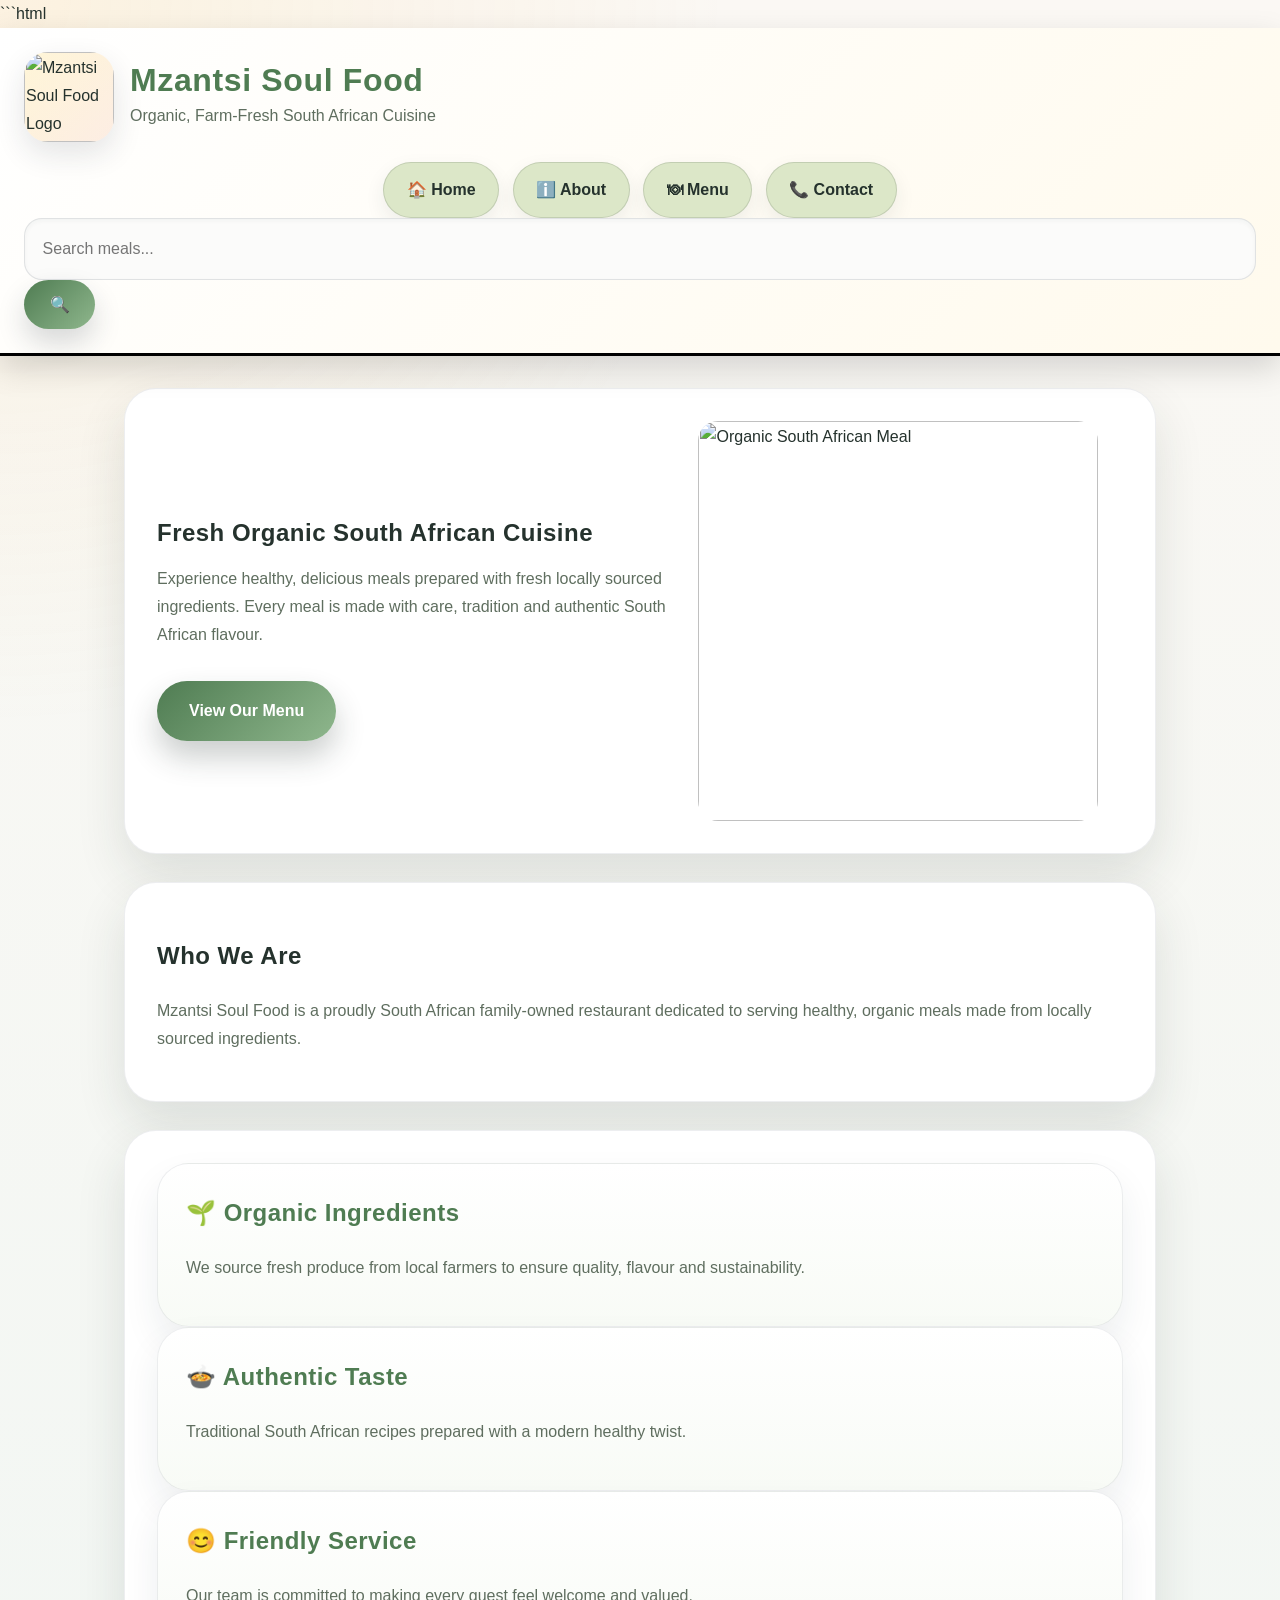
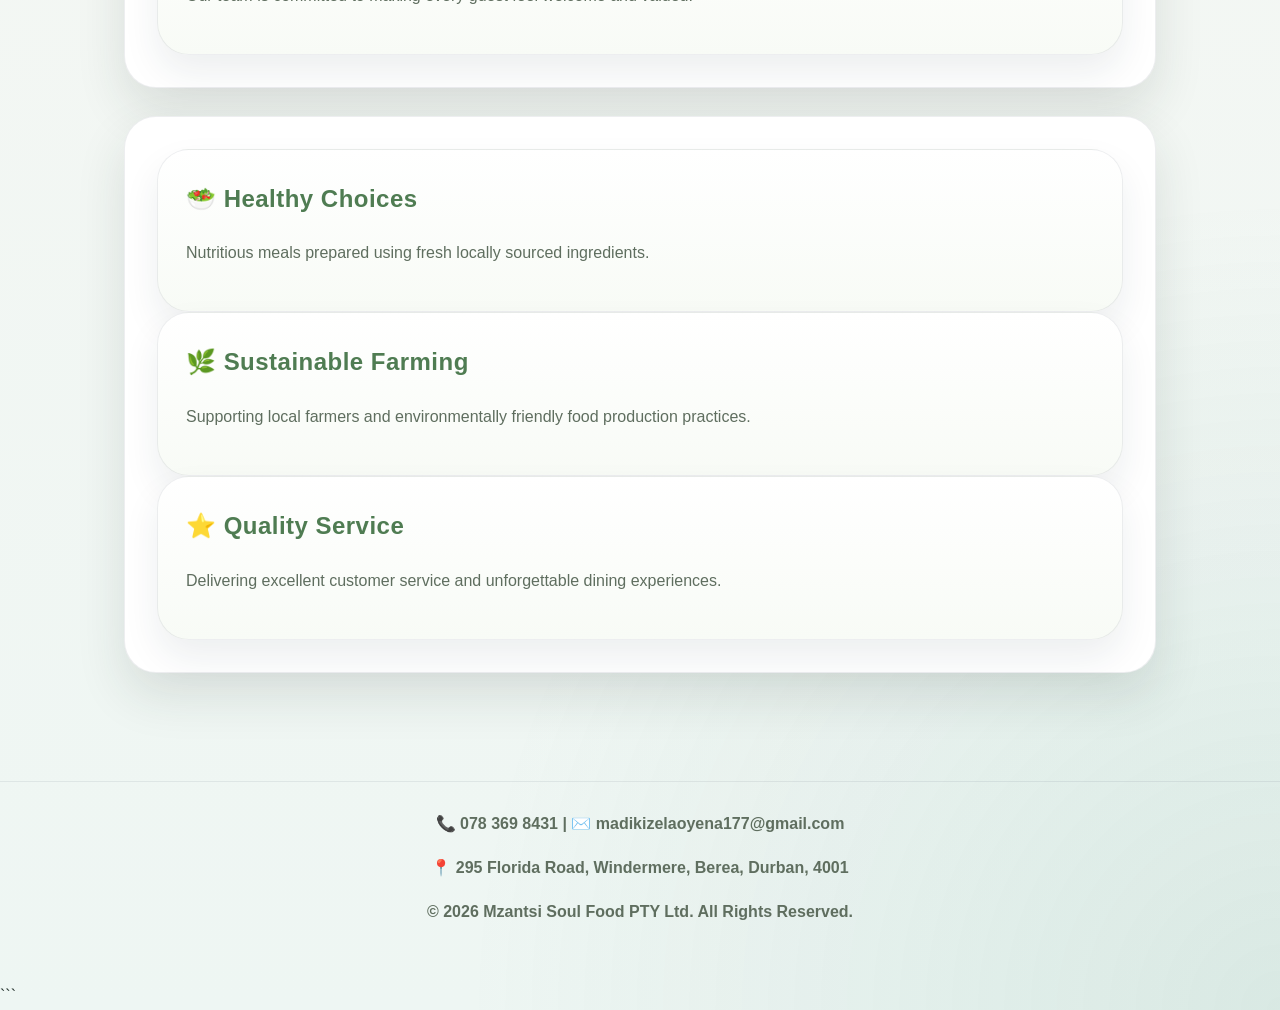
==== commit b62392a4: "Update index.html" ====
--- a/index.html
+++ b/index.html
@@ -1,29 +1,71 @@
+```html
 <!DOCTYPE html>
 <html lang="en">
+
 <head>
     <meta charset="UTF-8">
-    <meta name="description" content="Mzantsi Soul Food serves fresh organic South African meals made with locally sourced ingredients in Durban.">
-    <meta name="keywords" content="Mzantsi Soul Food, Durban restaurant, organic food, South African cuisine, healthy meals">
-    <meta name="author" content="Mzantsi Soul Food PTY Ltd">
-    <meta name="viewport" content="width=device-width, initial-scale=1.0">
-
+
+    <meta name="viewport"
+          content="width=device-width, initial-scale=1.0">
+
+    <!-- SEO META TAGS -->
     <title>Mzantsi Soul Food | Home</title>
 
-    <link rel="stylesheet" href="styles.css">
+    <meta name="description"
+          content="Enjoy fresh organic South African cuisine at Mzantsi Soul Food. Healthy meals made with locally sourced ingredients in Durban.">
+
+    <meta name="keywords"
+          content="Mzantsi Soul Food, Durban Restaurant, Organic Food Durban, South African Cuisine, Healthy Meals, Family Restaurant, Traditional Food">
+
+    <meta name="author"
+          content="Mzantsi Soul Food PTY Ltd">
+
+    <meta name="robots"
+          content="index, follow">
+
+    <!-- OPEN GRAPH TAGS -->
+    <meta property="og:title"
+          content="Mzantsi Soul Food | Organic South African Cuisine">
+
+    <meta property="og:description"
+          content="Experience healthy, delicious South African meals prepared with fresh locally sourced ingredients in Durban.">
+
+    <meta property="og:type"
+          content="website">
+
+    <meta property="og:image"
+          content="images/MSF-Logo.png">
+
+    <!-- FAVICON -->
+    <link rel="icon"
+          type="image/png"
+          href="images/MSF-Logo.png">
+
+    <link rel="stylesheet"
+          href="styles.css">
 </head>
+
 <body>
 
 <header>
+
     <div class="brand">
-        <img src="images/MSF-Logo.png" alt="Mzantsi Soul Food Logo">
+
+        <img src="images/MSF-Logo.png"
+             alt="Mzantsi Soul Food Logo">
 
         <div>
             <h1>Mzantsi Soul Food</h1>
-            <p>Organic, Farm-Fresh South African Cuisine</p>
+
+            <p>
+                Organic, Farm-Fresh South African Cuisine
+            </p>
         </div>
+
     </div>
 
     <nav>
+
         <ul>
             <li><a href="index.html">🏠 Home</a></li>
             <li><a href="about.html">ℹ️ About</a></li>
@@ -32,69 +74,145 @@
         </ul>
 
         <div class="search-container">
-            <input type="text" id="searchInput" placeholder="Search meals...">
-            <button onclick="searchMenu()">🔍</button>
+
+            <input
+                type="text"
+                id="searchInput"
+                placeholder="Search meals..."
+            >
+
+            <button onclick="searchMenu()">
+                🔍
+            </button>
+
         </div>
+
     </nav>
+
 </header>
 
 <main>
 
 <section class="hero">
+
     <div class="hero-content">
-        <h1>Fresh Organic South African Cuisine</h1>
-
-        <p>
-            Experience healthy, delicious meals prepared with fresh,
-            locally sourced ingredients. Every meal is made with care,
-            tradition and authentic South African flavour.
-        </p>
-
-        <a href="prices.html" class="button">View Our Menu</a>
+
+        <h1>
+            Fresh Organic South African Cuisine
+        </h1>
+
+        <p>
+            Experience healthy, delicious meals
+            prepared with fresh locally sourced
+            ingredients. Every meal is made with
+            care, tradition and authentic South
+            African flavour.
+        </p>
+
+        <a href="prices.html"
+           class="button">
+           View Our Menu
+        </a>
+
     </div>
 
     <div class="hero-image">
-        <img src="images/hero-meal.jpg" alt="Organic South African Meal" class="featured-photo">
+
+        <img src="images/hero-meal.jpg"
+             alt="Organic South African Meal"
+             class="featured-photo">
+
     </div>
+
 </section>
 
 <section class="about-intro">
+
     <h2>Who We Are</h2>
 
     <p>
-        Mzantsi Soul Food is a proudly South African family-owned
-        restaurant dedicated to serving healthy, organic meals made
-        from locally sourced ingredients.
-    </p>
+        Mzantsi Soul Food is a proudly South
+        African family-owned restaurant
+        dedicated to serving healthy,
+        organic meals made from locally
+        sourced ingredients.
+    </p>
+
 </section>
 
 <section class="about-grid">
 
     <article class="about-card">
+
         <h2>🌱 Organic Ingredients</h2>
 
         <p>
-            We source fresh produce from local farmers to ensure
-            quality, flavour and sustainability.
-        </p>
-    </article>
-
-    <article class="about-card">
+            We source fresh produce from
+            local farmers to ensure quality,
+            flavour and sustainability.
+        </p>
+
+    </article>
+
+    <article class="about-card">
+
         <h2>🍲 Authentic Taste</h2>
 
         <p>
-            Traditional South African recipes prepared with a modern
-            healthy twist.
-        </p>
-    </article>
-
-    <article class="about-card">
+            Traditional South African recipes
+            prepared with a modern healthy twist.
+        </p>
+
+    </article>
+
+    <article class="about-card">
+
         <h2>😊 Friendly Service</h2>
 
         <p>
-            Our team is committed to making every guest feel welcome
-            and valued.
-        </p>
+            Our team is committed to making
+            every guest feel welcome and valued.
+        </p>
+
+    </article>
+
+</section>
+
+<section class="about-grid">
+
+    <article class="about-card">
+
+        <h2>🥗 Healthy Choices</h2>
+
+        <p>
+            Nutritious meals prepared using
+            fresh locally sourced ingredients.
+        </p>
+
+    </article>
+
+    <article class="about-card">
+
+        <h2>🌿 Sustainable Farming</h2>
+
+        <p>
+            Supporting local farmers and
+            environmentally friendly food
+            production practices.
+        </p>
+
+    </article>
+
+    <article class="about-card">
+
+        <h2>⭐ Quality Service</h2>
+
+        <p>
+            Delivering excellent customer
+            service and unforgettable
+            dining experiences.
+        </p>
+
     </article>
 
 </section>
@@ -102,42 +220,61 @@
 </main>
 
 <footer>
-    <p>📞 078 369 8431 | ✉️ madikizelaoyena177@gmail.com</p>
-
-    <p>
-        📍 295 Florida Road, Windermere,
-        Berea, Durban, 4001
+
+    <p>
+        📞 078 369 8431 |
+        ✉️ madikizelaoyena177@gmail.com
+    </p>
+
+    <p>
+        📍 295 Florida Road,
+        Windermere,
+        Berea,
+        Durban,
+        4001
     </p>
 
     <p>
         © 2026 Mzantsi Soul Food PTY Ltd.
         All Rights Reserved.
     </p>
+
 </footer>
 
 <script>
+
 function searchMenu() {
 
     let input =
     document.getElementById("searchInput")
     .value.toLowerCase();
 
-    if(input === ""){
-        alert("Please enter a search term.");
+    if(input === "") {
+
+        alert(
+            "Please enter a search term."
+        );
+
         return;
     }
 
     let pageText =
     document.body.innerText.toLowerCase();
 
-    if(pageText.includes(input)){
+    if(pageText.includes(input)) {
+
         alert("Found: " + input);
+
+    } else {
+
+        alert("No results found.");
+
     }
-    else{
-        alert("No results found.");
-    }
+
 }
+
 </script>
 
 </body>
 </html>
+```
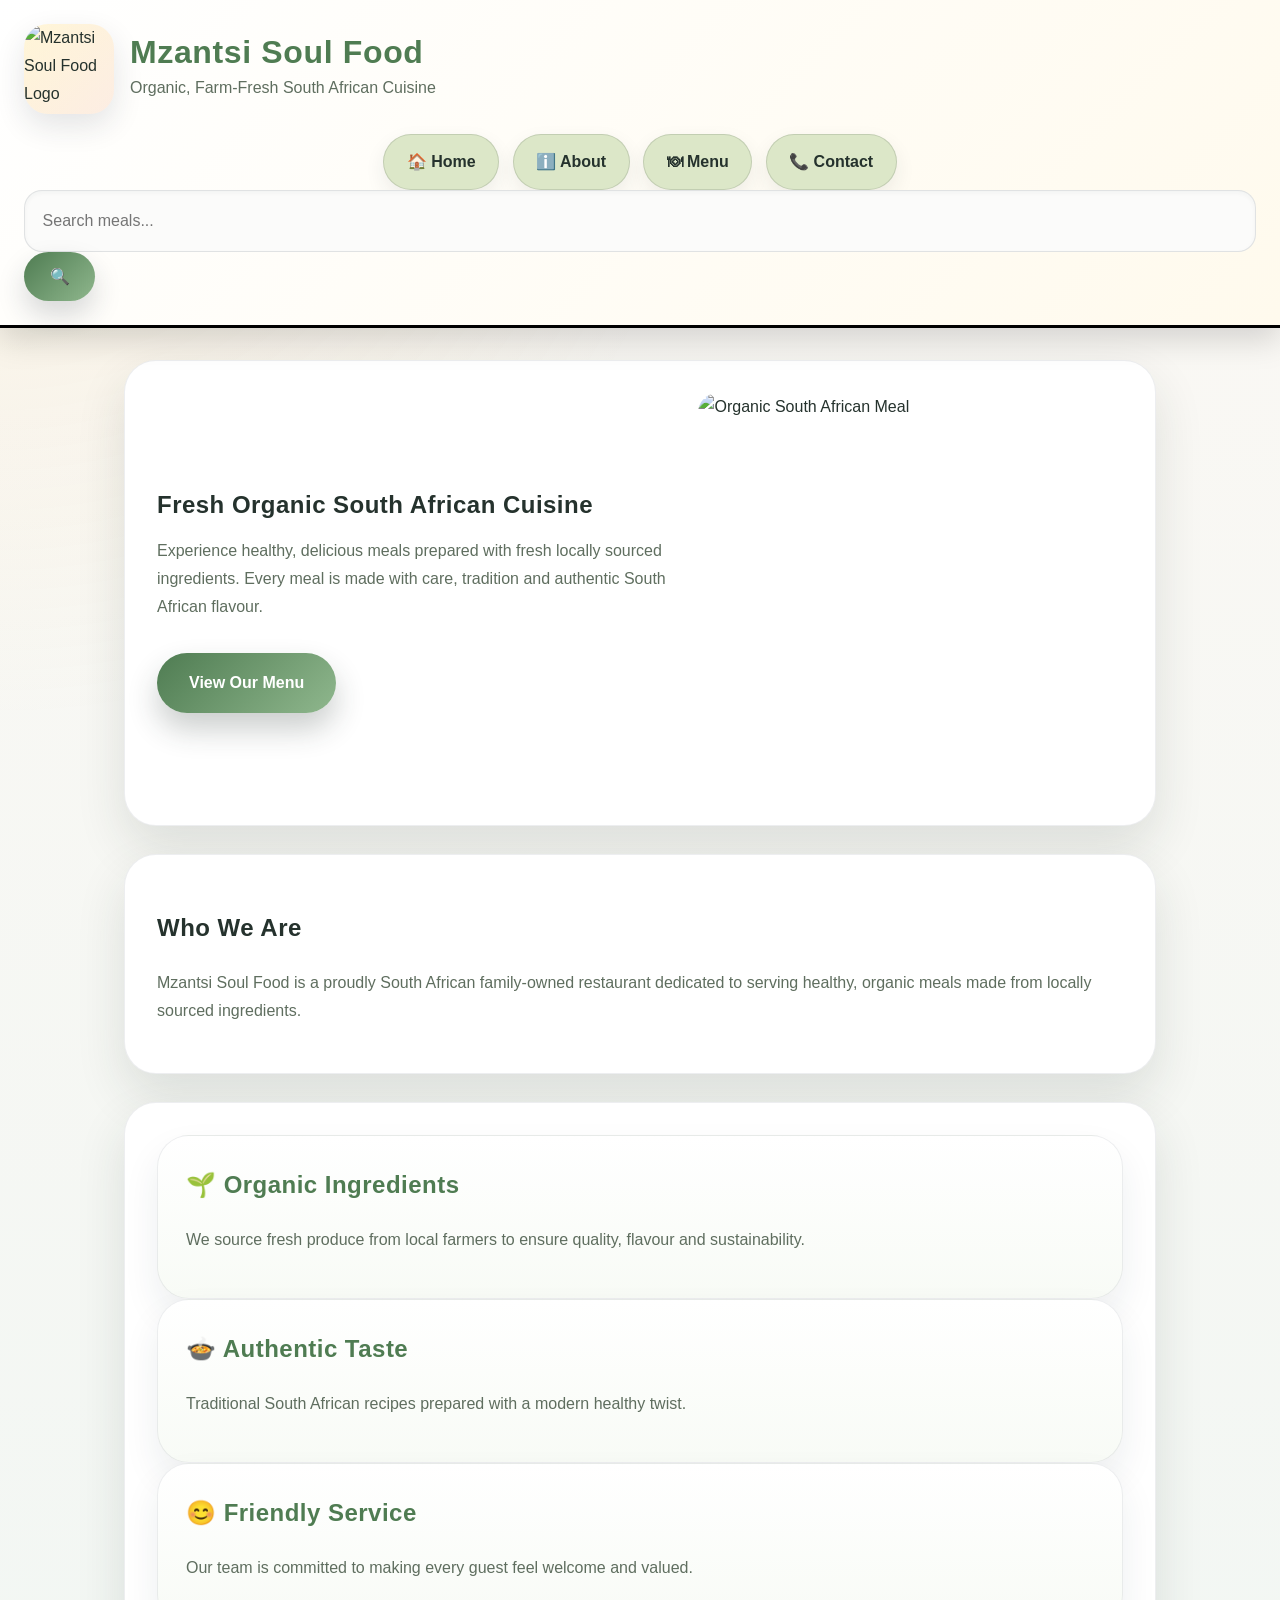
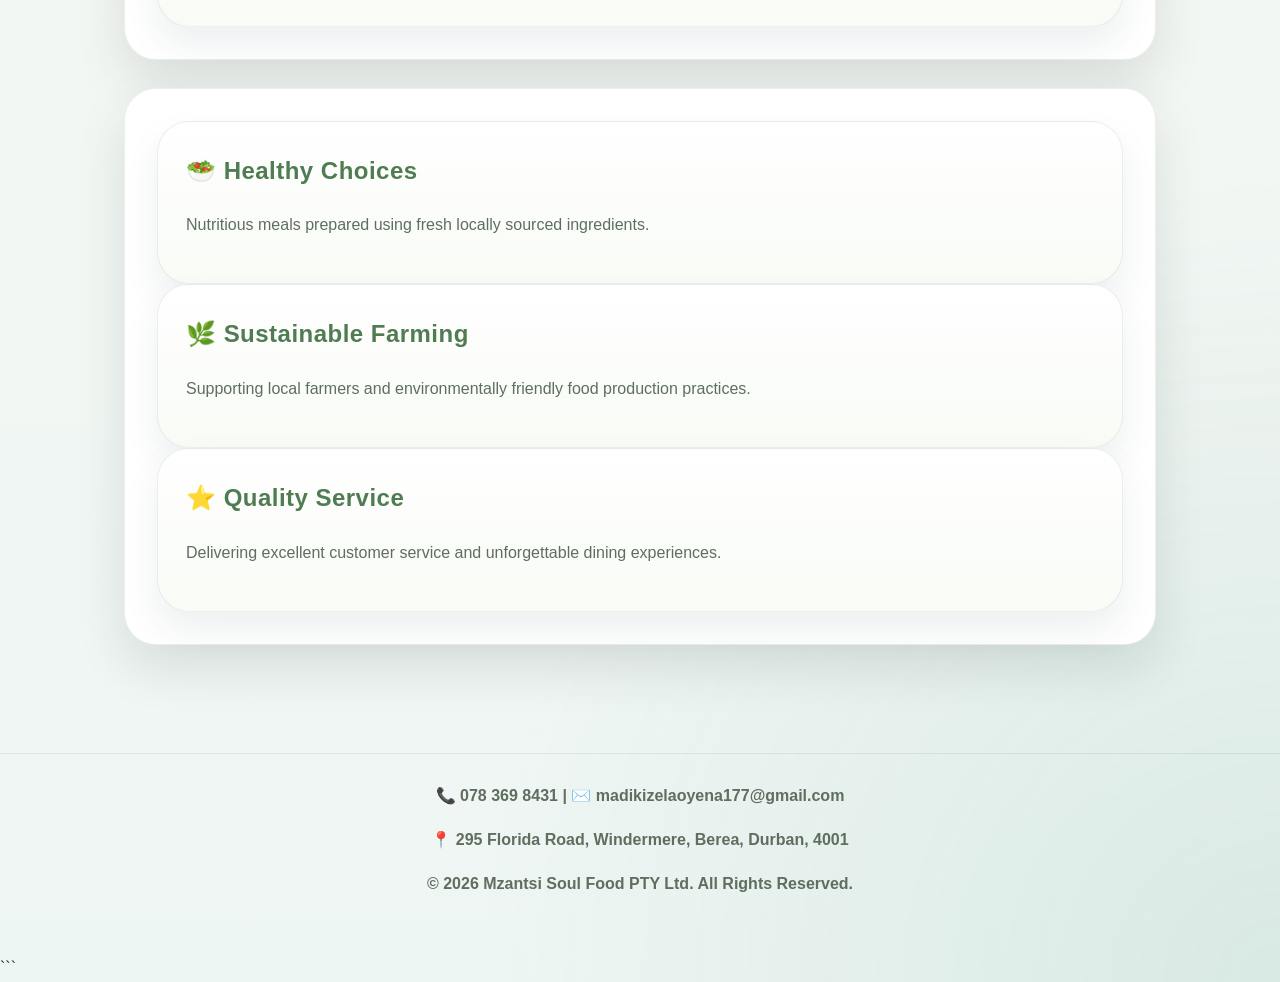
==== commit 993593ee: "Update index.html" ====
--- a/index.html
+++ b/index.html
@@ -1,4 +1,4 @@
-```html
+
 <!DOCTYPE html>
 <html lang="en">
 
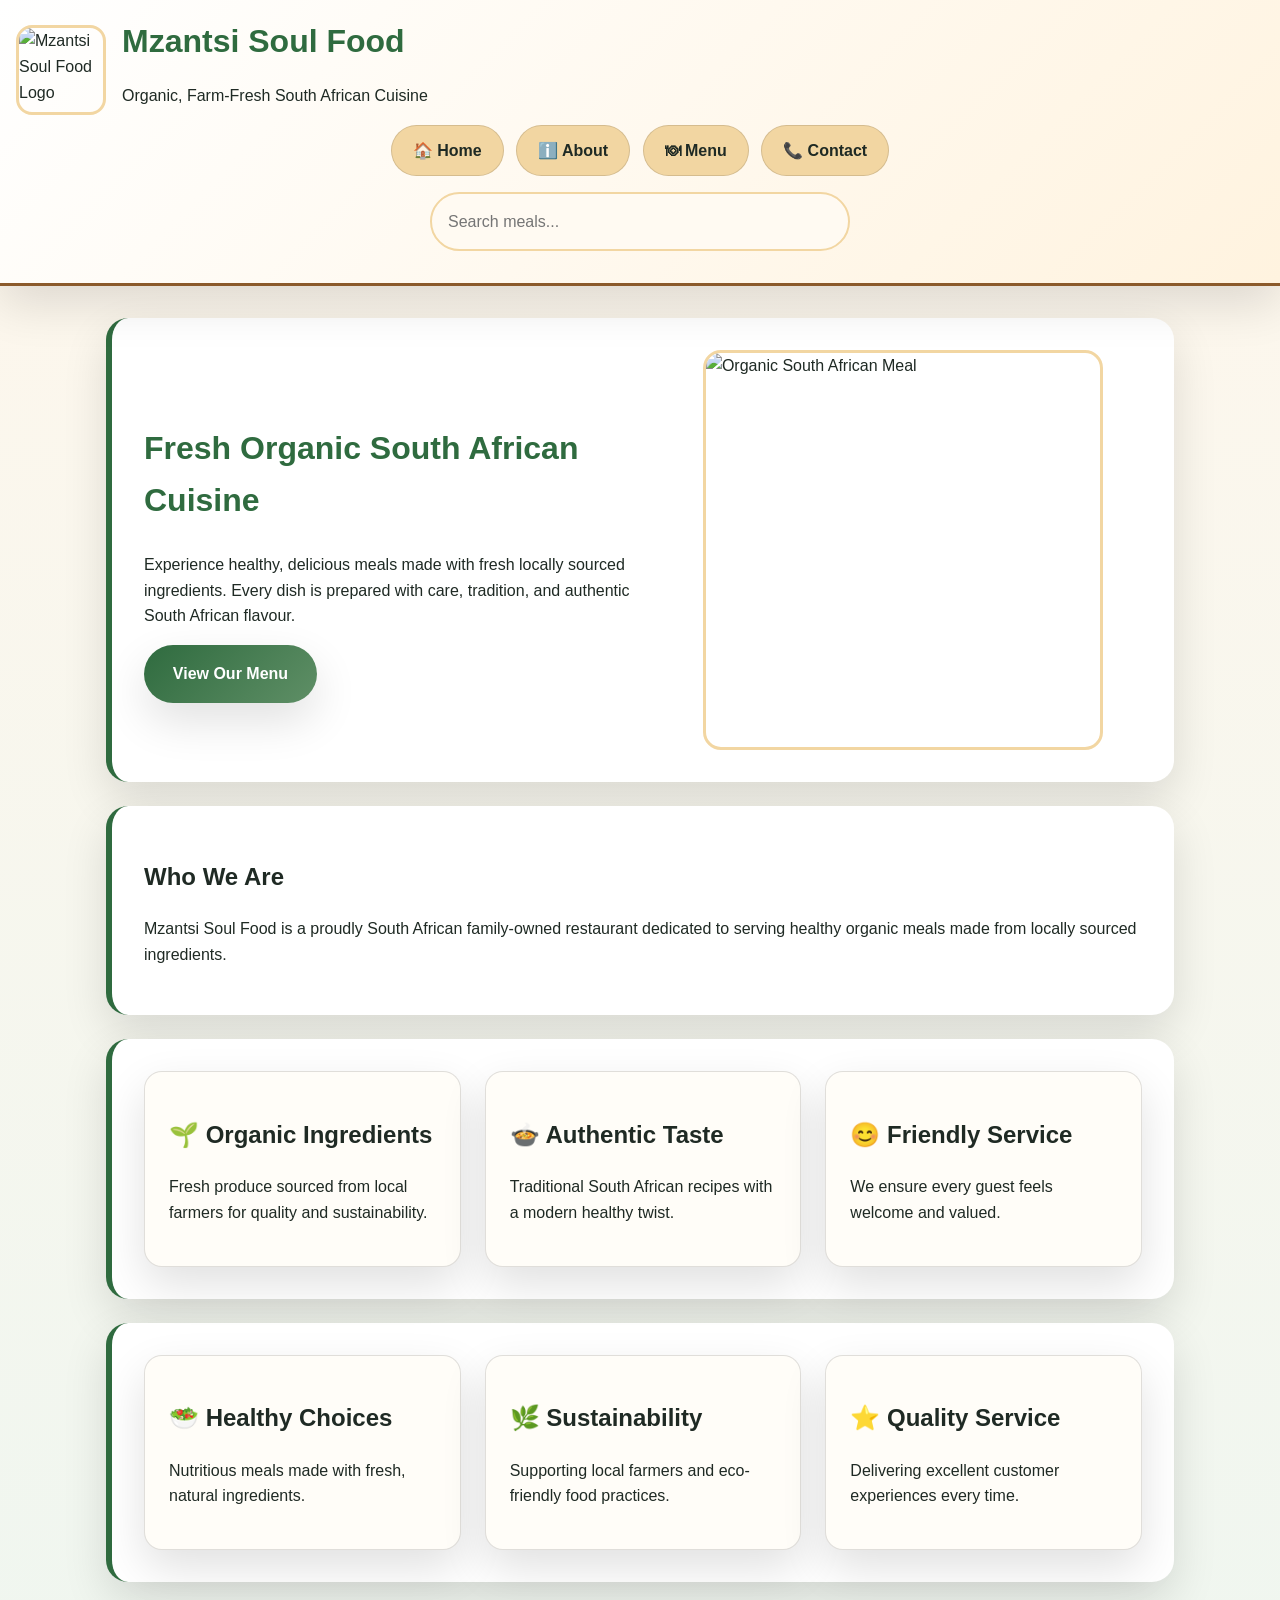
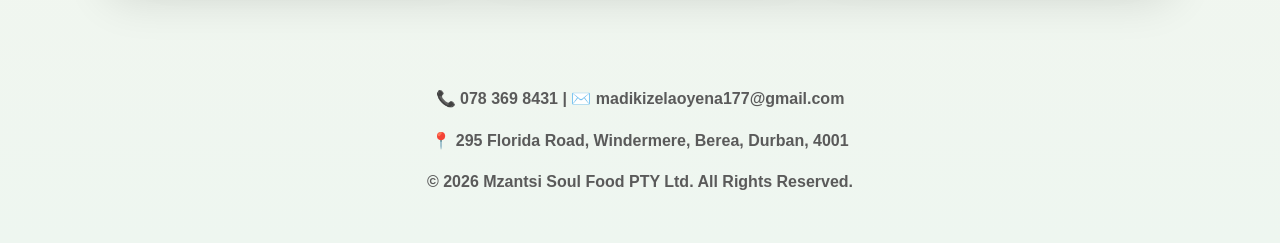
==== commit cb07e6d1: "Update index.html" ====
--- a/index.html
+++ b/index.html
@@ -1,48 +1,33 @@
-
 <!DOCTYPE html>
 <html lang="en">
 
 <head>
     <meta charset="UTF-8">
-
-    <meta name="viewport"
-          content="width=device-width, initial-scale=1.0">
+    <meta name="viewport" content="width=device-width, initial-scale=1.0">
 
     <!-- SEO META TAGS -->
     <title>Mzantsi Soul Food | Home</title>
 
     <meta name="description"
-          content="Enjoy fresh organic South African cuisine at Mzantsi Soul Food. Healthy meals made with locally sourced ingredients in Durban.">
+          content="Enjoy fresh organic South African cuisine at Mzantsi Soul Food in Durban. Healthy meals made with locally sourced ingredients.">
 
     <meta name="keywords"
-          content="Mzantsi Soul Food, Durban Restaurant, Organic Food Durban, South African Cuisine, Healthy Meals, Family Restaurant, Traditional Food">
+          content="Mzantsi Soul Food, Durban Restaurant, Organic Food, South African Cuisine, Healthy Meals">
 
-    <meta name="author"
-          content="Mzantsi Soul Food PTY Ltd">
+    <meta name="author" content="Mzantsi Soul Food PTY Ltd">
+    <meta name="robots" content="index, follow">
 
-    <meta name="robots"
-          content="index, follow">
-
-    <!-- OPEN GRAPH TAGS -->
-    <meta property="og:title"
-          content="Mzantsi Soul Food | Organic South African Cuisine">
-
-    <meta property="og:description"
-          content="Experience healthy, delicious South African meals prepared with fresh locally sourced ingredients in Durban.">
-
-    <meta property="og:type"
-          content="website">
-
-    <meta property="og:image"
-          content="images/MSF-Logo.png">
+    <!-- OPEN GRAPH -->
+    <meta property="og:title" content="Mzantsi Soul Food | Organic South African Cuisine">
+    <meta property="og:description" content="Healthy, delicious South African meals made with fresh local ingredients in Durban.">
+    <meta property="og:type" content="website">
+    <meta property="og:image" content="images/MSF-Logo.png">
 
     <!-- FAVICON -->
-    <link rel="icon"
-          type="image/png"
-          href="images/MSF-Logo.png">
+    <link rel="icon" type="image/png" href="images/MSF-Logo.png">
 
-    <link rel="stylesheet"
-          href="styles.css">
+    <!-- CSS -->
+    <link rel="stylesheet" href="styles.css">
 </head>
 
 <body>
@@ -50,22 +35,15 @@
 <header>
 
     <div class="brand">
-
-        <img src="images/MSF-Logo.png"
-             alt="Mzantsi Soul Food Logo">
+        <img src="images/MSF-Logo.png" alt="Mzantsi Soul Food Logo">
 
         <div>
             <h1>Mzantsi Soul Food</h1>
-
-            <p>
-                Organic, Farm-Fresh South African Cuisine
-            </p>
+            <p>Organic, Farm-Fresh South African Cuisine</p>
         </div>
-
     </div>
 
     <nav>
-
         <ul>
             <li><a href="index.html">🏠 Home</a></li>
             <li><a href="about.html">ℹ️ About</a></li>
@@ -73,46 +51,29 @@
             <li><a href="contact.html">📞 Contact</a></li>
         </ul>
 
-        <div class="search-container">
-
-            <input
-                type="text"
-                id="searchInput"
-                placeholder="Search meals..."
-            >
-
-            <button onclick="searchMenu()">
-                🔍
-            </button>
-
+        <!-- FIXED SEARCH BOX -->
+        <div class="search-box">
+            <input type="text" id="searchInput" placeholder="Search meals...">
         </div>
-
     </nav>
 
 </header>
 
 <main>
 
+<!-- HERO SECTION -->
 <section class="hero">
 
     <div class="hero-content">
 
-        <h1>
-            Fresh Organic South African Cuisine
-        </h1>
+        <h2>Fresh Organic South African Cuisine</h2>
 
         <p>
-            Experience healthy, delicious meals
-            prepared with fresh locally sourced
-            ingredients. Every meal is made with
-            care, tradition and authentic South
-            African flavour.
+            Experience healthy, delicious meals made with fresh locally sourced ingredients.
+            Every dish is prepared with care, tradition, and authentic South African flavour.
         </p>
 
-        <a href="prices.html"
-           class="button">
-           View Our Menu
-        </a>
+        <a href="prices.html" class="button">View Our Menu</a>
 
     </div>
 
@@ -126,54 +87,34 @@
 
 </section>
 
+<!-- ABOUT INTRO -->
 <section class="about-intro">
 
     <h2>Who We Are</h2>
 
     <p>
-        Mzantsi Soul Food is a proudly South
-        African family-owned restaurant
-        dedicated to serving healthy,
-        organic meals made from locally
-        sourced ingredients.
+        Mzantsi Soul Food is a proudly South African family-owned restaurant
+        dedicated to serving healthy organic meals made from locally sourced ingredients.
     </p>
 
 </section>
 
+<!-- FEATURES GRID -->
 <section class="about-grid">
 
     <article class="about-card">
-
         <h2>🌱 Organic Ingredients</h2>
-
-        <p>
-            We source fresh produce from
-            local farmers to ensure quality,
-            flavour and sustainability.
-        </p>
-
+        <p>Fresh produce sourced from local farmers for quality and sustainability.</p>
     </article>
 
     <article class="about-card">
-
         <h2>🍲 Authentic Taste</h2>
-
-        <p>
-            Traditional South African recipes
-            prepared with a modern healthy twist.
-        </p>
-
+        <p>Traditional South African recipes with a modern healthy twist.</p>
     </article>
 
     <article class="about-card">
-
         <h2>😊 Friendly Service</h2>
-
-        <p>
-            Our team is committed to making
-            every guest feel welcome and valued.
-        </p>
-
+        <p>We ensure every guest feels welcome and valued.</p>
     </article>
 
 </section>
@@ -181,38 +122,18 @@
 <section class="about-grid">
 
     <article class="about-card">
-
         <h2>🥗 Healthy Choices</h2>
-
-        <p>
-            Nutritious meals prepared using
-            fresh locally sourced ingredients.
-        </p>
-
+        <p>Nutritious meals made with fresh, natural ingredients.</p>
     </article>
 
     <article class="about-card">
-
-        <h2>🌿 Sustainable Farming</h2>
-
-        <p>
-            Supporting local farmers and
-            environmentally friendly food
-            production practices.
-        </p>
-
+        <h2>🌿 Sustainability</h2>
+        <p>Supporting local farmers and eco-friendly food practices.</p>
     </article>
 
     <article class="about-card">
-
         <h2>⭐ Quality Service</h2>
-
-        <p>
-            Delivering excellent customer
-            service and unforgettable
-            dining experiences.
-        </p>
-
+        <p>Delivering excellent customer experiences every time.</p>
     </article>
 
 </section>
@@ -221,60 +142,32 @@
 
 <footer>
 
-    <p>
-        📞 078 369 8431 |
-        ✉️ madikizelaoyena177@gmail.com
-    </p>
+    <p>📞 078 369 8431 | ✉️ madikizelaoyena177@gmail.com</p>
 
-    <p>
-        📍 295 Florida Road,
-        Windermere,
-        Berea,
-        Durban,
-        4001
-    </p>
+    <p>📍 295 Florida Road, Windermere, Berea, Durban, 4001</p>
 
-    <p>
-        © 2026 Mzantsi Soul Food PTY Ltd.
-        All Rights Reserved.
-    </p>
+    <p>© 2026 Mzantsi Soul Food PTY Ltd. All Rights Reserved.</p>
 
 </footer>
 
 <script>
+function searchMenu() {
+    let input = document.getElementById("searchInput").value.toLowerCase();
 
-function searchMenu() {
-
-    let input =
-    document.getElementById("searchInput")
-    .value.toLowerCase();
-
-    if(input === "") {
-
-        alert(
-            "Please enter a search term."
-        );
-
+    if (!input) {
+        alert("Please enter a search term.");
         return;
     }
 
-    let pageText =
-    document.body.innerText.toLowerCase();
+    let pageText = document.body.innerText.toLowerCase();
 
-    if(pageText.includes(input)) {
-
+    if (pageText.includes(input)) {
         alert("Found: " + input);
-
     } else {
-
         alert("No results found.");
-
     }
-
 }
-
 </script>
 
 </body>
 </html>
-```
--- a/styles.css
+++ b/styles.css
@@ -1,15 +1,19 @@
 :root {
-    --bg: #f5f7f0;
+    /* ================= MSF BRAND THEME ================= */
+    --bg: #fff7ec;
     --surface: #ffffff;
-    --primary: #4f7c52;
-    --primary-soft: #8fb78d;
-    --secondary: #6d8a63;
-    --accent: #dce7c8;
-    --text: #25322d;
-    --muted: #5f6e5f;
-    --border: #d7dccf;
-    --shadow: 0 22px 50px rgba(37, 50, 45, 0.12);
-}
+    --primary: #2f6b3f;
+    --primary-soft: #5f8f66;
+    --secondary: #8b5a2b;
+    --accent: #f2d6a2;
+    --highlight: #d9772b;
+    --text: #1f2a24;
+    --muted: #5a5a5a;
+    --border: rgba(0,0,0,0.12);
+    --shadow: 0 18px 45px rgba(0,0,0,0.12);
+}
+
+/* ================= BASE ================= */
 
 * {
     box-sizing: border-box;
@@ -17,117 +21,114 @@
 
 html, body {
     margin: 0;
-    min-height: 100%;
-    font-family: "Inter", "Segoe UI", Tahoma, Geneva, Verdana, sans-serif;
+    font-family: "Segoe UI", Arial, sans-serif;
+    background: linear-gradient(180deg, #fff7ec 0%, #eef6f0 100%);
     color: var(--text);
-    font-weight: 400;
-    background: radial-gradient(circle at top left, rgba(255, 200, 100, 0.14), transparent 25%),
-                radial-gradient(circle at bottom right, rgba(63, 138, 118, 0.12), transparent 28%),
-                linear-gradient(180deg, #fbf8f4 0%, #eef6f3 100%);
-}
-
-body {
-    line-height: 1.75;
-}
-
-h1, h2, h3, h4, h5 {
-    font-weight: 700;
-    letter-spacing: 0.02em;
-}
-
-h1 {
-    line-height: 1.05;
-}
-
-img {
-    max-width: 100%;
-    height: auto;
-    display: block;
-}
-
-.menu-photo,
-.featured-photo {
-    width: 400px;
-    height: 400px;
-    object-fit: cover;
-    border-radius: 20px;
-}
+    line-height: 1.6;
+}
+
+/* ================= HEADER ================= */
 
 header {
-    padding: 1.5rem 1.5rem;
-    background: linear-gradient(135deg, #ffffff 0%, #fffaed 100%);
-    border-bottom: 3px solid #000000;
-    box-shadow: 0 12px 30px rgba(0, 0, 0, 0.15);
     position: sticky;
     top: 0;
-    z-index: 10;
+    z-index: 1000;
+    background: linear-gradient(135deg, #ffffff, #fff3df);
+    border-bottom: 3px solid var(--secondary);
+    padding: 1rem;
+    box-shadow: var(--shadow);
 }
 
 .brand {
     display: flex;
     align-items: center;
     gap: 1rem;
-    margin-bottom: 1rem;
 }
 
 .brand img {
-    width: 120px;
-    height: 120px;
+    width: 90px;
+    height: 90px;
     object-fit: cover;
-    border-radius: 20px;
-    background: var(--accent);
+    border-radius: 16px;
+    border: 3px solid var(--accent);
 }
 
 .brand h1 {
-    font-size: 1.8rem;
     margin: 0;
-    font-weight: bold;
-}
+    color: var(--primary);
+}
+
+/* ================= NAV ================= */
 
 nav ul {
     display: flex;
     flex-wrap: wrap;
-    gap: 0.75rem;
+    justify-content: center;
+    gap: 0.8rem;
     list-style: none;
     padding: 0;
     margin: 0;
-    justify-content: center;
 }
 
 nav a {
-    display: inline-block;
-    padding: 0.75rem 1.2rem;
+    padding: 0.75rem 1.3rem;
+    border-radius: 999px;
     background: var(--accent);
     color: var(--text);
     text-decoration: none;
-    border-radius: 999px;
-    border: 2px solid rgba(37, 50, 45, 0.14);
-    font-weight: bold;
-    transition: transform 0.2s ease, background 0.2s ease, border-color 0.2s ease;
-}
-
-nav a:hover,
-nav a:focus {
+    font-weight: 700;
+    border: 1px solid var(--border);
+    transition: 0.25s ease;
+    display: inline-block;
+}
+
+nav a:hover {
+    background: var(--primary);
+    color: #fff;
     transform: translateY(-2px);
-    background: linear-gradient(135deg, var(--primary), var(--primary-soft));
-    color: #fff;
-    border-color: rgba(42, 125, 127, 0.25);
-}
+}
+
+/* ================= SEARCH BOX ================= */
+
+.search-box {
+    display: flex;
+    justify-content: center;
+    margin: 1rem 0;
+}
+
+.search-box input {
+    width: 100%;
+    max-width: 420px;
+    padding: 0.9rem 1rem;
+    border-radius: 999px;
+    border: 2px solid var(--accent);
+    outline: none;
+    font-size: 1rem;
+}
+
+.search-box input:focus {
+    border-color: var(--primary);
+    box-shadow: 0 0 10px rgba(47, 107, 63, 0.3);
+}
+
+/* ================= LAYOUT ================= */
 
 main {
-    max-width: 1080px;
-    margin: 2rem auto;
-    padding: 0 1.4rem 3rem;
+    max-width: 1100px;
+    margin: auto;
+    padding: 2rem 1rem;
 }
 
 section {
     background: var(--surface);
-    border: 3px solid #000000;
-    border-radius: 28px;
+    border-radius: 22px;
     padding: 2rem;
     margin-bottom: 1.5rem;
-    box-shadow: 0 18px 45px rgba(0, 0, 0, 0.15);
-}
+    box-shadow: var(--shadow);
+    border-left: 6px solid var(--primary);
+}
+
+/* ================= HERO ================= */
 
 .hero {
     display: grid;
@@ -136,990 +137,159 @@
     align-items: center;
 }
 
-.hero h2,
-.pricing h1 {
+.hero h2 {
     color: var(--primary);
-    margin-top: 0;
-    letter-spacing: 0.02em;
-}
-
-.hero p,
-.menu-item-content p,
-.about-card p,
-.contact-details p {
-    color: var(--muted);
-}
+    font-size: 2rem;
+}
+
+/* ================= BUTTON ================= */
 
 .button {
     display: inline-block;
-    margin-top: 1rem;
-    padding: 0.95rem 1.8rem;
+    padding: 1rem 1.8rem;
     border-radius: 999px;
     background: linear-gradient(135deg, var(--primary), var(--primary-soft));
     color: #fff;
+    font-weight: bold;
     text-decoration: none;
-    border: none;
-    font-weight: bold;
-    box-shadow: 0 12px 24px rgba(37, 50, 45, 0.16);
-    transition: transform 0.2s ease, box-shadow 0.2s ease;
-}
-
-.button:hover,
-.button:focus {
-    transform: translateY(-2px);
-    box-shadow: 0 18px 32px rgba(42, 125, 127, 0.24);
-}
+    box-shadow: var(--shadow);
+    transition: 0.2s ease;
+}
+
+.button:hover {
+    transform: translateY(-3px);
+    background: linear-gradient(135deg, var(--highlight), var(--secondary));
+}
+
+/* ================= GRIDS ================= */
 
 .feature-grid,
 .menu-grid,
-.contact-grid {
+.contact-grid,
+.about-grid {
     display: grid;
     gap: 1.5rem;
 }
 
-.feature-grid {
-    grid-template-columns: repeat(2, minmax(0, 1fr));
-}
+.feature-grid { grid-template-columns: repeat(auto-fit, minmax(220px, 1fr)); }
+.about-grid { grid-template-columns: repeat(auto-fit, minmax(220px, 1fr)); }
+.contact-grid { grid-template-columns: repeat(auto-fit, minmax(250px, 1fr)); }
+
+/* ================= CARDS ================= */
 
 .feature-card,
+.menu-item,
 .about-card,
-.menu-item,
+.contact-details,
 .form-card,
-.map-card,
-.contact-details {
-    background: #fcfbf7;
-    border: 1px solid rgba(62, 125, 63, 0.12);
-    border-radius: 28px;
+.map-card {
+    background: #fffdf8;
+    border-radius: 18px;
     padding: 1.5rem;
-}
-
-.menu-grid {
-    grid-template-columns: 1fr;
-}
-
-.menu-item {
-    display: grid;
-    grid-template-columns: 1fr;
-    gap: 1rem;
-}
-
-.menu-item-content h3,
-.about-card h2,
-.contact-details h2 {
-    margin-top: 0;
-}
-
-.menu-item-content p {
-    margin-bottom: 1rem;
-}
+    box-shadow: var(--shadow);
+    border: 1px solid var(--border);
+}
+
+/* ================= MENU IMAGES ================= */
+
+.menu-photo,
+.featured-photo {
+    width: 100%;
+    max-width: 400px;
+    aspect-ratio: 1 / 1;
+    object-fit: cover;
+    border-radius: 18px;
+    border: 3px solid var(--accent);
+    display: block;
+}
+
+/* ================= PRICE TAG ================= */
 
 .price-tag {
-    display: inline-flex;
-    align-items: center;
-    justify-content: center;
-    padding: 0.7rem 1rem;
+    display: inline-block;
+    padding: 0.6rem 1rem;
     border-radius: 999px;
     background: var(--accent);
-    color: var(--primary);
-    font-size: 1rem;
-    font-weight: 700;
-}
-
-.about-grid {
-    grid-template-columns: repeat(3, minmax(0, 1fr));
-}
-
-.contact-grid {
-    grid-template-columns: 1fr 1fr;
-    align-items: start;
-}
-
-.content h3,
-.gallery h2,
-.form-card h2,
-.map-card h2,
-.about-card h2 {
-    margin-top: 0;
-}
-
-p {
-    margin: 0 0 1rem;
-}
-
-form {
-    display: grid;
-    gap: 1rem;
-}
-
-label {
-    font-weight: 600;
-}
+    color: var(--secondary);
+    font-weight: 800;
+}
+
+/* ================= FORMS ================= */
 
 input,
 textarea {
     width: 100%;
-    padding: 0.95rem 1rem;
-    border: 1px solid #d9e5d0;
-    border-radius: 16px;
+    padding: 1rem;
+    border-radius: 12px;
+    border: 1px solid var(--border);
     font: inherit;
-    background: #fbfcf8;
+    background: #fffaf2;
 }
 
 button {
-    width: fit-content;
-    padding: 0.95rem 1.5rem;
+    padding: 0.9rem 1.5rem;
+    border-radius: 999px;
     border: none;
-    border-radius: 999px;
     background: var(--primary);
     color: #fff;
-    font-size: 1rem;
+    font-weight: bold;
     cursor: pointer;
-    transition: background 0.2s ease;
-}
-
-button:hover,
-button:focus {
-    background: var(--primary-soft);
-}
-
-iframe {
-    width: 100%;
-    min-height: 320px;
-    border: 0;
-    border-radius: 22px;
-}
+    transition: 0.2s ease;
+}
+
+button:hover {
+    background: var(--secondary);
+}
+
+/* ================= FOOTER ================= */
 
 footer {
     text-align: center;
-    padding: 1.5rem 1.25rem 2rem;
-    color: var(--muted);
-}
-
-@media (max-width: 920px) {
-    .hero {
-        grid-template-columns: 1fr;
-    }
-
-    .contact-grid,
-    .about-grid {
-        grid-template-columns: 1fr;
-    }
-}
-
-@media (max-width: 720px) {
-    .brand {
-        flex-direction: column;
-        align-items: flex-start;
-    }
-
-    nav ul {
-        justify-content: stretch;
-    }
-
-    .menu-photo,
-    .featured-photo {
-        width: 100%;
-        height: auto;
-    }
-}
-
-.brand {
-    display: flex;
-    align-items: center;
-    gap: 1rem;
-    margin-bottom: 1.25rem;
-}
-
-.brand img {
-    width: 90px;
-    height: 90px;
-    object-fit: cover;
-    border-radius: 24px;
-    background: linear-gradient(135deg, rgba(255, 228, 141, 0.35), rgba(234, 111, 45, 0.12));
-    box-shadow: 0 12px 30px rgba(31, 45, 61, 0.12);
-}
-
-.brand h1 {
-    font-size: 2rem;
-    margin: 0;
-    color: var(--primary);
-}
-
-.brand p {
-    margin: 0.25rem 0 0;
-    color: var(--muted);
-    max-width: 34rem;
-}
-
-nav ul {
-    display: flex;
-    flex-wrap: wrap;
-    gap: 0.85rem;
-    list-style: none;
-    padding: 0;
-    margin: 0;
-    justify-content: center;
-}
-
-nav a {
-    display: inline-block;
-    padding: 0.8rem 1.4rem;
-    background: var(--accent);
-    color: var(--text);
-    text-decoration: none;
-    border-radius: 999px;
-    border: 1px solid rgba(37, 50, 45, 0.14);
-    box-shadow: 0 8px 20px rgba(37, 50, 45, 0.08);
-    font-weight: 700;
-    transition: transform 0.2s ease, background 0.2s ease, color 0.2s ease, box-shadow 0.2s ease;
-}
-
-nav a:hover,
-nav a:focus {
-    transform: translateY(-2px);
-    background: linear-gradient(135deg, var(--primary), var(--primary-soft));
-    color: #ffffff;
-    box-shadow: 0 14px 28px rgba(31, 45, 61, 0.16);
-}
-
-main {
-    max-width: 1080px;
-    margin: 2rem auto;
-    padding: 0 1.5rem 3rem;
-}
-
-section {
-    background: var(--surface);
-    border: 1px solid rgba(31, 45, 61, 0.08);
-    border-radius: 32px;
     padding: 2rem;
-    margin-bottom: 1.75rem;
-    box-shadow: var(--shadow);
-}
-
-.hero {
-    display: grid;
-    grid-template-columns: 1.2fr 1fr;
-    gap: 2rem;
-    align-items: center;
-}
-
-.hero h2,
-.pricing h1 {
-    color: var(--primary);
-    margin-top: 0;
-}
-
-.button {
-    display: inline-block;
-    margin-top: 1rem;
-    padding: 1rem 2rem;
-    border-radius: 999px;
-    background: linear-gradient(135deg, var(--primary), var(--primary-soft));
-    color: #ffffff;
-    text-decoration: none;
-    border: none;
-    font-weight: 700;
-    box-shadow: 0 16px 30px rgba(37, 50, 45, 0.24);
-    transition: transform 0.2s ease, box-shadow 0.2s ease, background 0.2s ease;
-}
-
-.button:hover,
-.button:focus {
-    transform: translateY(-2px);
-    background: linear-gradient(135deg, #7aa37d, #567a59);
-    box-shadow: 0 20px 36px rgba(37, 50, 45, 0.26);
-}
-
-.feature-grid,
-.menu-grid,
-.contact-grid {
-    display: grid;
-    gap: 1.5rem;
-}
-
-.feature-card,
-.about-card,
-.menu-item,
-.form-card,
-.map-card,
-.contact-details {
-    background: linear-gradient(180deg, #ffffff 0%, #f8fbf6 100%);
-    border: 1px solid rgba(31, 45, 61, 0.08);
-    border-radius: 32px;
-    padding: 1.75rem;
-    box-shadow: 0 16px 32px rgba(31, 45, 61, 0.08);
-}
-
-.feature-card {
-    display: grid;
-    grid-template-columns: 1fr;
-    gap: 1rem;
-}
-
-.menu-grid {
-    grid-template-columns: 1fr;
-}
-
-.menu-item {
-    display: grid;
-    grid-template-columns: 1fr;
-    gap: 1.5rem;
-    align-items: center;
-}
-
-.menu-item-content h3,
-.about-card h2,
-.contact-details h2 {
-    margin-top: 0;
-    color: var(--primary);
-}
-
-.menu-item-content p {
-    color: var(--muted);
-    margin-bottom: 1rem;
-}
-
-.price-tag {
-    display: inline-flex;
-    align-items: center;
-    justify-content: center;
-    padding: 0.85rem 1.1rem;
-    border-radius: 999px;
-    background: var(--accent);
-    color: var(--text);
-    font-size: 1rem;
-    font-weight: 700;
-    border: 1px solid rgba(31, 45, 61, 0.08);
-}
-
-.about-grid {
-    grid-template-columns: repeat(3, minmax(0, 1fr));
-}
-
-.contact-grid {
-    grid-template-columns: 1fr 1fr;
-    align-items: start;
-}
-
-.content h3,
-.gallery h2,
-.form-card h2,
-.map-card h2,
-.about-card h2 {
-    margin-top: 0;
-}
-
-p {
-    margin: 0 0 1rem;
-    color: var(--muted);
-}
-
-label {
-    font-weight: 700;
-    color: var(--primary);
-}
-
-input,
-textarea {
-    width: 100%;
-    padding: 1rem 1.1rem;
-    border: 1px solid rgba(31, 45, 61, 0.12);
-    border-radius: 18px;
-    font: inherit;
-    background: #fbfbfa;
-    box-shadow: inset 0 2px 5px rgba(31, 45, 61, 0.04);
-}
-
-button {
-    width: fit-content;
-    padding: 0.95rem 1.6rem;
-    border: none;
-    border-radius: 999px;
-    background: linear-gradient(135deg, var(--primary), var(--primary-soft));
-    color: #fff;
-    font-size: 1rem;
-    font-weight: 700;
-    cursor: pointer;
-    box-shadow: 0 14px 28px rgba(31, 45, 61, 0.18);
-    transition: transform 0.2s ease, box-shadow 0.2s ease, background 0.2s ease;
-}
-
-button:hover,
-button:focus {
-    transform: translateY(-2px);
-    background: linear-gradient(135deg, #7aa37d, #567a59);
-    box-shadow: 0 18px 32px rgba(37, 50, 45, 0.22);
-}
-
-
-.feature-grid,
-.menu-grid,
-.contact-grid {
-    display: grid;
-    gap: 1.5rem;
-}
-
-.feature-grid {
-    grid-template-columns: repeat(2, minmax(0, 1fr));
-}
-
-.feature-card,
-.about-card,
-.menu-item,
-.form-card,
-.map-card,
-.contact-details {
-    background: linear-gradient(180deg, #ffffff 0%, #f8fbf6 100%);
-    border: 1px solid rgba(31, 45, 61, 0.08);
-    border-radius: 32px;
-    padding: 1.75rem;
-    box-shadow: 0 18px 36px rgba(31, 45, 61, 0.08);
-}
-
-.feature-card {
-    display: grid;
-    grid-template-columns: 1fr;
-    gap: 1rem;
-}
-
-.menu-grid {
-    grid-template-columns: 1fr;
-}
-
-.menu-item {
-    display: grid;
-    grid-template-columns: 1fr;
-    gap: 1.5rem;
-    align-items: center;
-}
-
-.menu-item-content h3,
-.about-card h2,
-.contact-details h2 {
-    margin-top: 0;
-    color: var(--primary);
-}
-
-.menu-item-content p {
-    color: var(--muted);
-    margin-bottom: 1rem;
-}
-
-.price-tag {
-    display: inline-flex;
-    align-items: center;
-    justify-content: center;
-    padding: 0.85rem 1.15rem;
-    border-radius: 999px;
-    background: var(--accent);
-    color: var(--text);
-    font-size: 1rem;
-    font-weight: 700;
-    border: 1px solid rgba(31, 45, 61, 0.08);
-}
-
-.about-grid {
-    grid-template-columns: repeat(3, minmax(0, 1fr));
-}
-
-.contact-grid {
-    grid-template-columns: 1fr 1fr;
-    align-items: start;
-}
-
-.content h3,
-.gallery h2,
-.form-card h2,
-.map-card h2,
-.about-card h2 {
-    margin-top: 0;
-}
-
-p {
-    margin: 0 0 1rem;
-}
-
-form {
-    display: grid;
-    gap: 1rem;
-}
-
-label {
-    font-weight: 700;
-    color: var(--primary);
-}
-
-input,
-textarea {
-    width: 100%;
-    padding: 1rem 1.1rem;
-    border: 1px solid rgba(31, 45, 61, 0.12);
-    border-radius: 18px;
-    font: inherit;
-    background: #fbfbfa;
-    box-shadow: inset 0 2px 5px rgba(31, 45, 61, 0.04);
-}
-
-button {
-    width: fit-content;
-    padding: 0.95rem 1.6rem;
-    border: none;
-    border-radius: 999px;
-    background: linear-gradient(135deg, var(--primary), var(--primary-soft));
-    color: #fff;
-    font-size: 1rem;
-    font-weight: 700;
-    cursor: pointer;
-    box-shadow: 0 14px 28px rgba(31, 45, 61, 0.18);
-    transition: transform 0.2s ease, box-shadow 0.2s ease, background 0.2s ease;
-}
-
-button:hover,
-button:focus {
-    transform: translateY(-2px);
-    background: linear-gradient(135deg, #7aa37d, #567a59);
-    box-shadow: 0 18px 32px rgba(37, 50, 45, 0.22);
-}
-
-iframe {
-    width: 100%;
-    min-height: 320px;
-    border: 1px solid rgba(31, 45, 61, 0.12);
-    border-radius: 24px;
-}
-
-footer {
-    text-align: center;
-    padding: 1.75rem 1.25rem 2.5rem;
     color: var(--muted);
     font-weight: 600;
-    border-top: 1px solid rgba(31, 45, 61, 0.08);
-}
-
-/* Steaming Pot Animation */
+}
+
+/* ================= STEAMING POT ================= */
+
 .steaming-pot-section {
-    background: var(--surface);
-    border: 3px solid #000000;
-    border-radius: 24px;
+    text-align: center;
     padding: 2rem;
-    margin-bottom: 1.5rem;
-    box-shadow: 0 18px 45px rgba(0, 0, 0, 0.15);
-    text-align: center;
-}
-
-.steaming-pot-section h2 {
-    color: var(--primary);
-    margin-top: 0;
-    margin-bottom: 2rem;
-}
-
-.steaming-pot-container {
-    display: flex;
-    flex-direction: column;
-    align-items: center;
-    gap: 1.5rem;
-}
-
-.steaming-pot-container p {
-    margin: 0;
-    color: var(--muted);
-    font-style: italic;
-    font-weight: bold;
+    border-radius: 22px;
+    background: #fff;
+    box-shadow: var(--shadow);
+    border-left: 6px solid var(--secondary);
 }
 
 .pot-wrapper {
     position: relative;
     width: 250px;
     height: 350px;
-}
-
-/* Pot Body */
-.pot {
-    position: relative;
-    width: 200px;
-    height: 180px;
-    margin: 0 auto;
-    margin-top: 40px;
-}
-
-.pot-body {
+    margin: auto;
+}
+
+.steam {
     position: absolute;
-    bottom: 0;
-    left: 25px;
-    width: 150px;
-    height: 120px;
-    background: linear-gradient(135deg, #1a1a1a 0%, #333333 50%, #0a0a0a 100%);
-    border-radius: 0 0 40px 40px;
-    box-shadow: inset -5px -5px 15px rgba(0, 0, 0, 0.5), 
-                inset 3px 3px 10px rgba(255, 255, 255, 0.1),
-                0 15px 30px rgba(0, 0, 0, 0.3);
-}
-
-.pot-shine {
-    position: absolute;
-    top: 10px;
-    left: 20px;
-    width: 80px;
-    height: 30px;
-    background: radial-gradient(ellipse at center, rgba(255, 255, 255, 0.15), transparent 70%);
-    border-radius: 50%;
-}
-
-/* Pot Lid */
-.pot-lid {
-    position: absolute;
-    top: 0;
+    bottom: 140px;
     left: 50%;
     transform: translateX(-50%);
-    width: 180px;
-    height: 50px;
-    background: linear-gradient(180deg, #404040 0%, #1a1a1a 100%);
-    border-radius: 50% 50% 30% 30%;
-    box-shadow: inset -3px -3px 10px rgba(0, 0, 0, 0.5),
-                inset 2px 2px 8px rgba(255, 255, 255, 0.1),
-                0 10px 25px rgba(0, 0, 0, 0.3);
-}
-
-.pot-lid-shine {
-    position: absolute;
-    top: 5px;
-    left: 30px;
-    width: 100px;
-    height: 25px;
-    background: radial-gradient(ellipse at center, rgba(255, 255, 255, 0.2), transparent 60%);
-    border-radius: 50%;
-}
-
-/* Pot Handles */
-.pot-handle-left,
-.pot-handle-right {
-    position: absolute;
-    bottom: 30px;
-    width: 40px;
-    height: 60px;
-    border: 4px solid #333333;
-    border-radius: 40px 40px 0 0;
-    background: linear-gradient(90deg, #404040, #1a1a1a);
-}
-
-.pot-handle-left {
-    left: -35px;
-}
-
-.pot-handle-right {
-    right: -35px;
-}
-
-/* Steam Animation */
-.steam {
-    position: absolute;
-    bottom: 100px;
-    width: 40px;
+    width: 30px;
     height: 80px;
-    opacity: 0;
-}
-
-.steam::before {
-    content: '';
-    position: absolute;
-    width: 40px;
-    height: 40px;
-    background: radial-gradient(ellipse at center, rgba(255, 255, 255, 0.6), rgba(200, 200, 200, 0.2) 70%);
-    border-radius: 50%;
-    filter: blur(8px);
-}
-
-.steam::after {
-    content: '';
-    position: absolute;
-    width: 40px;
-    height: 40px;
-    background: radial-gradient(ellipse at center, rgba(255, 255, 255, 0.5), rgba(200, 200, 200, 0.1) 70%);
-    border-radius: 50%;
-    filter: blur(12px);
-    top: 20px;
-}
-
-/* Individual steam animations with staggered delays */
-.steam-1 {
-    left: 60px;
-    animation: steam-rise 2.5s ease-out infinite;
-}
-
-.steam-2 {
-    left: 100px;
-    animation: steam-rise 2.8s ease-out 0.4s infinite;
-}
-
-.steam-3 {
-    left: 140px;
-    animation: steam-rise 2.6s ease-out 0.8s infinite;
-}
-
-.steam-4 {
-    left: 80px;
-    animation: steam-rise 3s ease-out 1.2s infinite;
-}
-
-.steam-5 {
-    left: 120px;
-    animation: steam-rise 2.7s ease-out 1.6s infinite;
-}
-
-@keyframes steam-rise {
-    0% {
-        bottom: 100px;
-        opacity: 0.8;
-        transform: translateX(0) scale(1);
-    }
-    50% {
-        opacity: 0.5;
-    }
-    100% {
-        bottom: 200px;
-        opacity: 0;
-        transform: translateX(15px) scale(1.3);
-    }
-}
-
-/* Firewood Styles */
-.firewood-base {
-    position: absolute;
-    bottom: 20px;
-    left: 50%;
-    transform: translateX(-50%);
-    width: 200px;
-    height: 80px;
-}
-
-/* Wood Logs */
-.wood {
-    position: absolute;
-    background: linear-gradient(135deg, #3d2817 0%, #6b4423 50%, #2a1810 100%);
-    border-radius: 50%;
-    box-shadow: inset -2px -2px 5px rgba(0, 0, 0, 0.6),
-                inset 2px 2px 5px rgba(255, 200, 100, 0.2),
-                -3px 3px 8px rgba(0, 0, 0, 0.4);
-}
-
-.wood::before {
-    content: '';
-    position: absolute;
-    width: 100%;
-    height: 100%;
-    background: repeating-linear-gradient(90deg, transparent, transparent 10px, rgba(0, 0, 0, 0.1) 10px, rgba(0, 0, 0, 0.1) 12px);
-    border-radius: 50%;
-}
-
-.wood-1 {
-    width: 160px;
-    height: 30px;
-    bottom: 50px;
-    left: 20px;
-    transform: rotate(-20deg);
-}
-
-.wood-2 {
-    width: 150px;
-    height: 28px;
-    bottom: 45px;
-    right: 25px;
-    transform: rotate(25deg);
-}
-
-.wood-3 {
-    width: 130px;
-    height: 25px;
-    bottom: 20px;
-    left: 35px;
-    transform: rotate(15deg);
-}
-
-.wood-4 {
-    width: 140px;
-    height: 26px;
-    bottom: 15px;
-    right: 30px;
-    transform: rotate(-30deg);
-}
-
-/* Coal/Charcoal */
-.coal {
-    position: absolute;
-    width: 20px;
-    height: 20px;
-    background: radial-gradient(circle at 30% 30%, #4a4a4a, #1a1a1a);
-    border-radius: 50%;
-    bottom: 30px;
-    box-shadow: inset -1px -1px 3px rgba(0, 0, 0, 0.8),
-                0 2px 4px rgba(0, 0, 0, 0.6);
-}
-
-.coal-1 {
-    left: 80px;
-}
-
-.coal-2 {
-    left: 110px;
-    bottom: 35px;
-}
-
-.coal-3 {
-    right: 90px;
-    bottom: 25px;
-}
-
-/* Flames */
-.flame {
-    position: absolute;
-    bottom: 100px;
-    opacity: 0.8;
-}
-
-.flame::before,
-.flame::after {
-    content: '';
-    position: absolute;
-    background: radial-gradient(ellipse at center, #b8d8a8 0%, #7aa273 30%, #557a51 60%, transparent 100%);
-    border-radius: 50% 50% 30% 30%;
-    filter: blur(3px);
-}
-
-.flame::before {
-    width: 40px;
-    height: 60px;
-    left: 0;
-    bottom: 0;
-}
-
-.flame::after {
-    width: 30px;
-    height: 50px;
-    left: 5px;
-    bottom: 5px;
-    background: radial-gradient(ellipse at center, #d3e5b8 0%, #8ab87a 40%, #5f8b5f 70%, transparent 100%);
-}
-
-.flame-1 {
-    left: 60px;
-    animation: flicker 1.5s ease-in-out infinite;
-}
-
-.flame-2 {
-    left: 100px;
-    animation: flicker 1.8s ease-in-out 0.3s infinite;
-}
-
-.flame-3 {
-    left: 140px;
-    animation: flicker 1.6s ease-in-out 0.6s infinite;
-}
-
-@keyframes flicker {
-    0%, 100% {
-        transform: scaleY(1) translateY(0);
-        opacity: 0.8;
-    }
-    25% {
-        transform: scaleY(1.1) translateY(-5px);
-        opacity: 0.9;
-    }
-    50% {
-        transform: scaleY(0.95) translateY(0);
-        opacity: 0.7;
-    }
-    75% {
-        transform: scaleY(1.05) translateY(-3px);
-        opacity: 0.85;
-    }
-}
-
-/* Glow Effect */
-.glow {
-    position: absolute;
-    bottom: 30px;
-    left: 50%;
-    transform: translateX(-50%);
-    width: 220px;
-    height: 120px;
-    background: radial-gradient(ellipse at center, rgba(255, 100, 0, 0.2), transparent 70%);
-    border-radius: 50%;
-    filter: blur(15px);
-    animation: glow-pulse 2s ease-in-out infinite;
-}
-
-@keyframes glow-pulse {
-    0%, 100% {
-        opacity: 0.3;
-        transform: translateX(-50%) scale(1);
-    }
-    50% {
-        opacity: 0.5;
-        transform: translateX(-50%) scale(1.1);
-    }
-}
-
-@media (max-width: 920px) {
-    .pot-wrapper {
-        width: 200px;
-        height: 250px;
-    }
-    
-    .pot {
-        width: 160px;
-        height: 150px;
-    }
-    
-    .pot-body {
-        left: 20px;
-        width: 120px;
-        height: 100px;
-    }
-    
-    .pot-handle-left,
-    .pot-handle-right {
-        width: 35px;
-        height: 50px;
-    }
-    
-    .pot-handle-left {
-        left: -30px;
-    }
-    
-    .pot-handle-right {
-        right: -30px;
-    }
-}
-
-@media (max-width: 920px) {
+    background: radial-gradient(circle, rgba(255,255,255,0.7), transparent);
+    filter: blur(6px);
+    animation: rise 2.5s infinite ease-out;
+}
+
+@keyframes rise {
+    0% { transform: translate(-50%, 0); opacity: 0.8; }
+    100% { transform: translate(-50%, -130px); opacity: 0; }
+}
+
+/* ================= RESPONSIVE ================= */
+
+@media (max-width: 900px) {
     .hero {
         grid-template-columns: 1fr;
+        text-align: center;
     }
-
-    .contact-grid,
-    .about-grid {
-        grid-template-columns: 1fr;
-    }
-
-    .menu-item {
-        grid-template-columns: 1fr;
-    }
-}
-
-@media (max-width: 720px) {
-    .brand {
-        flex-direction: column;
-        align-items: flex-start;
-    }
-
-    nav ul {
-        justify-content: stretch;
-    }
-
-    .menu-photo,
-    .featured-photo {
-        width: 100%;
-        height: auto;
-    }
-}
+}
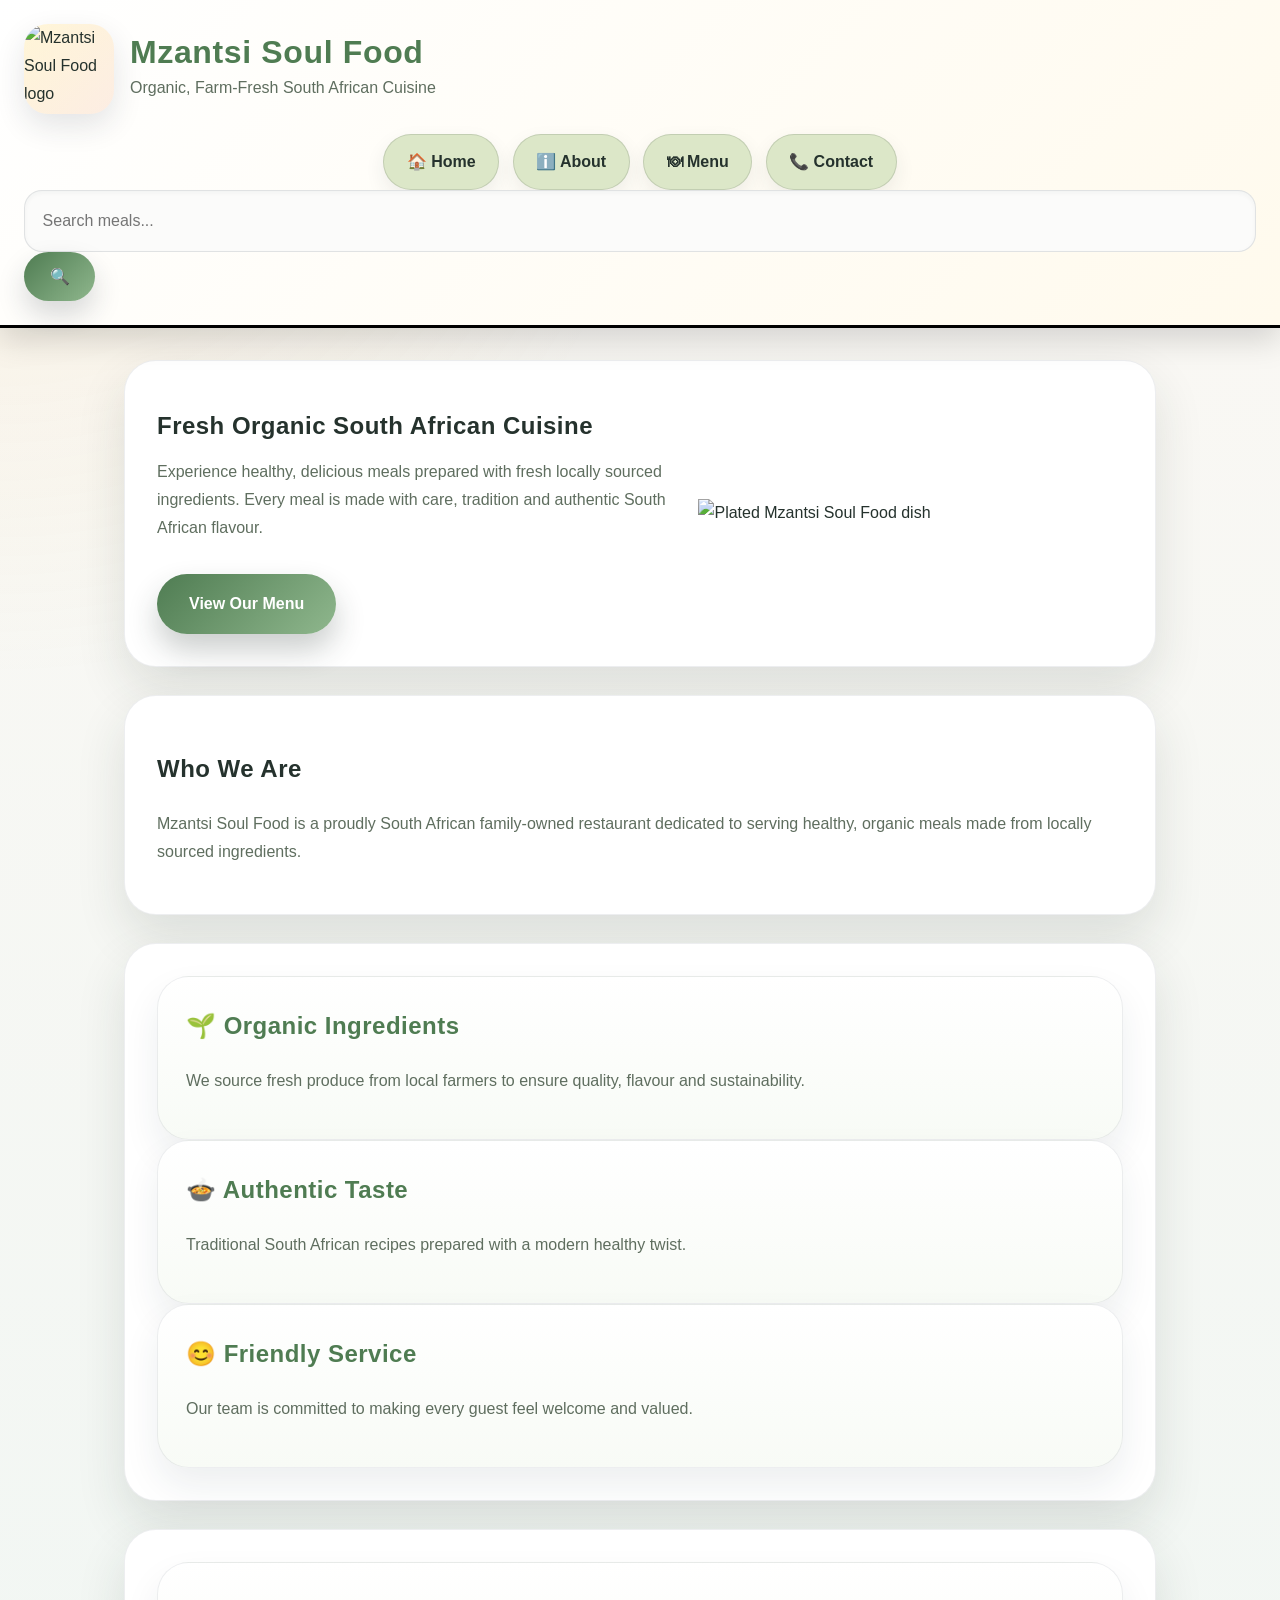
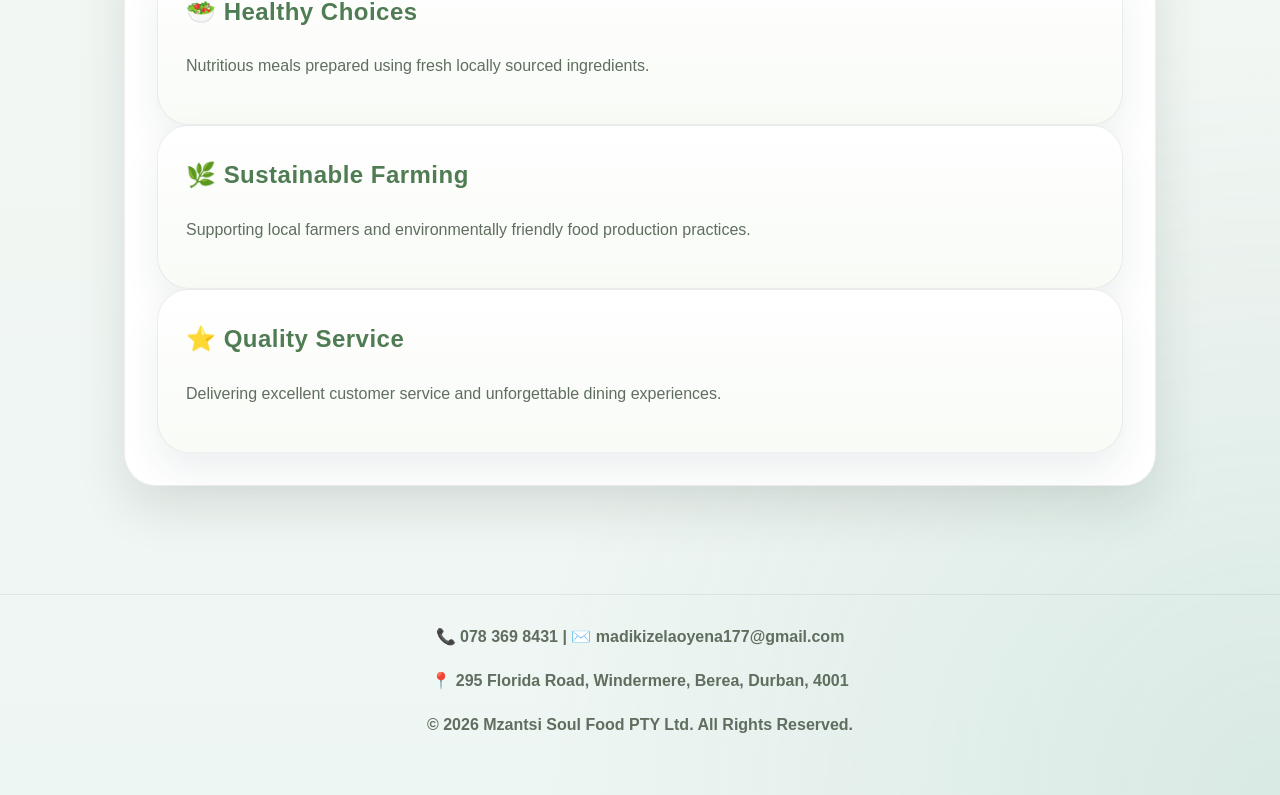
==== commit 09386357: "Update index.html" ====
--- a/index.html
+++ b/index.html
@@ -3,31 +3,45 @@
 
 <head>
     <meta charset="UTF-8">
-    <meta name="viewport" content="width=device-width, initial-scale=1.0">
+
+    <meta name="viewport"
+          content="width=device-width, initial-scale=1.0">
 
     <!-- SEO META TAGS -->
     <title>Mzantsi Soul Food | Home</title>
 
     <meta name="description"
-          content="Enjoy fresh organic South African cuisine at Mzantsi Soul Food in Durban. Healthy meals made with locally sourced ingredients.">
+          content="Enjoy fresh organic South African cuisine at Mzantsi Soul Food. Healthy meals made with locally sourced ingredients in Durban.">
 
     <meta name="keywords"
-          content="Mzantsi Soul Food, Durban Restaurant, Organic Food, South African Cuisine, Healthy Meals">
-
-    <meta name="author" content="Mzantsi Soul Food PTY Ltd">
-    <meta name="robots" content="index, follow">
-
-    <!-- OPEN GRAPH -->
-    <meta property="og:title" content="Mzantsi Soul Food | Organic South African Cuisine">
-    <meta property="og:description" content="Healthy, delicious South African meals made with fresh local ingredients in Durban.">
-    <meta property="og:type" content="website">
-    <meta property="og:image" content="images/MSF-Logo.png">
+          content="Mzantsi Soul Food, Durban Restaurant, Organic Food Durban, South African Cuisine, Healthy Meals, Family Restaurant, Traditional Food">
+
+    <meta name="author"
+          content="Mzantsi Soul Food PTY Ltd">
+
+    <meta name="robots"
+          content="index, follow">
+
+    <!-- OPEN GRAPH TAGS -->
+    <meta property="og:title"
+          content="Mzantsi Soul Food | Organic South African Cuisine">
+
+    <meta property="og:description"
+          content="Experience healthy, delicious South African meals prepared with fresh locally sourced ingredients in Durban.">
+
+    <meta property="og:type"
+          content="website">
+
+    <meta property="og:image"
+          content="images/MSF-Logo.png">
 
     <!-- FAVICON -->
-    <link rel="icon" type="image/png" href="images/MSF-Logo.png">
-
-    <!-- CSS -->
-    <link rel="stylesheet" href="styles.css">
+    <link rel="icon"
+          type="image/png"
+          href="images/MSF-Logo.png">
+
+    <link rel="stylesheet"
+          href="styles.css">
 </head>
 
 <body>
@@ -35,15 +49,21 @@
 <header>
 
     <div class="brand">
-        <img src="images/MSF-Logo.png" alt="Mzantsi Soul Food Logo">
+
+        <img src="images/MSF-Logo.png" alt="Mzantsi Soul Food logo">
 
         <div>
             <h1>Mzantsi Soul Food</h1>
-            <p>Organic, Farm-Fresh South African Cuisine</p>
+
+            <p>
+                Organic, Farm-Fresh South African Cuisine
+            </p>
         </div>
+
     </div>
 
     <nav>
+
         <ul>
             <li><a href="index.html">🏠 Home</a></li>
             <li><a href="about.html">ℹ️ About</a></li>
@@ -51,70 +71,95 @@
             <li><a href="contact.html">📞 Contact</a></li>
         </ul>
 
-        <!-- FIXED SEARCH BOX -->
-        <div class="search-box">
-            <input type="text" id="searchInput" placeholder="Search meals...">
+        <div class="search-container">
+
+            <input
+                type="text"
+                id="searchInput"
+                placeholder="Search meals...">
+
+            <button onclick="searchMenu()">
+                🔍
+            </button>
+
         </div>
+
     </nav>
 
 </header>
 
 <main>
 
-<!-- HERO SECTION -->
 <section class="hero">
 
     <div class="hero-content">
 
-        <h2>Fresh Organic South African Cuisine</h2>
-
-        <p>
-            Experience healthy, delicious meals made with fresh locally sourced ingredients.
-            Every dish is prepared with care, tradition, and authentic South African flavour.
-        </p>
-
-        <a href="prices.html" class="button">View Our Menu</a>
+        <h1>
+            Fresh Organic South African Cuisine
+        </h1>
+
+        <p>
+            Experience healthy, delicious meals
+            prepared with fresh locally sourced
+            ingredients. Every meal is made with
+            care, tradition and authentic South
+            African flavour.
+        </p>
+
+        <a href="prices.html"
+           class="button">
+           View Our Menu
+        </a>
 
     </div>
 
     <div class="hero-image">
 
-        <img src="images/hero-meal.jpg"
-             alt="Organic South African Meal"
-             class="featured-photo">
+        <img src="images/hero.jpg" alt="Plated Mzantsi Soul Food dish">
 
     </div>
 
 </section>
 
-<!-- ABOUT INTRO -->
 <section class="about-intro">
 
     <h2>Who We Are</h2>
 
     <p>
-        Mzantsi Soul Food is a proudly South African family-owned restaurant
-        dedicated to serving healthy organic meals made from locally sourced ingredients.
-    </p>
-
-</section>
-
-<!-- FEATURES GRID -->
+        Mzantsi Soul Food is a proudly South
+        African family-owned restaurant
+        dedicated to serving healthy,
+        organic meals made from locally
+        sourced ingredients.
+    </p>
+
+</section>
+
 <section class="about-grid">
 
     <article class="about-card">
         <h2>🌱 Organic Ingredients</h2>
-        <p>Fresh produce sourced from local farmers for quality and sustainability.</p>
+        <p>
+            We source fresh produce from
+            local farmers to ensure quality,
+            flavour and sustainability.
+        </p>
     </article>
 
     <article class="about-card">
         <h2>🍲 Authentic Taste</h2>
-        <p>Traditional South African recipes with a modern healthy twist.</p>
+        <p>
+            Traditional South African recipes
+            prepared with a modern healthy twist.
+        </p>
     </article>
 
     <article class="about-card">
         <h2>😊 Friendly Service</h2>
-        <p>We ensure every guest feels welcome and valued.</p>
+        <p>
+            Our team is committed to making
+            every guest feel welcome and valued.
+        </p>
     </article>
 
 </section>
@@ -123,17 +168,28 @@
 
     <article class="about-card">
         <h2>🥗 Healthy Choices</h2>
-        <p>Nutritious meals made with fresh, natural ingredients.</p>
-    </article>
-
-    <article class="about-card">
-        <h2>🌿 Sustainability</h2>
-        <p>Supporting local farmers and eco-friendly food practices.</p>
+        <p>
+            Nutritious meals prepared using
+            fresh locally sourced ingredients.
+        </p>
+    </article>
+
+    <article class="about-card">
+        <h2>🌿 Sustainable Farming</h2>
+        <p>
+            Supporting local farmers and
+            environmentally friendly food
+            production practices.
+        </p>
     </article>
 
     <article class="about-card">
         <h2>⭐ Quality Service</h2>
-        <p>Delivering excellent customer experiences every time.</p>
+        <p>
+            Delivering excellent customer
+            service and unforgettable
+            dining experiences.
+        </p>
     </article>
 
 </section>
@@ -142,31 +198,50 @@
 
 <footer>
 
-    <p>📞 078 369 8431 | ✉️ madikizelaoyena177@gmail.com</p>
-
-    <p>📍 295 Florida Road, Windermere, Berea, Durban, 4001</p>
-
-    <p>© 2026 Mzantsi Soul Food PTY Ltd. All Rights Reserved.</p>
+    <p>
+        📞 078 369 8431 |
+        ✉️ madikizelaoyena177@gmail.com
+    </p>
+
+    <p>
+        📍 295 Florida Road,
+        Windermere,
+        Berea,
+        Durban,
+        4001
+    </p>
+
+    <p>
+        © 2026 Mzantsi Soul Food PTY Ltd.
+        All Rights Reserved.
+    </p>
 
 </footer>
 
 <script>
+
 function searchMenu() {
-    let input = document.getElementById("searchInput").value.toLowerCase();
-
-    if (!input) {
+
+    let input =
+    document.getElementById("searchInput")
+    .value.toLowerCase();
+
+    if(input === "") {
         alert("Please enter a search term.");
         return;
     }
 
-    let pageText = document.body.innerText.toLowerCase();
-
-    if (pageText.includes(input)) {
+    let pageText =
+    document.body.innerText.toLowerCase();
+
+    if(pageText.includes(input)) {
         alert("Found: " + input);
     } else {
         alert("No results found.");
     }
+
 }
+
 </script>
 
 </body>
--- a/styles.css
+++ b/styles.css
@@ -1,19 +1,15 @@
 :root {
-    /* ================= MSF BRAND THEME ================= */
-    --bg: #fff7ec;
+    --bg: #f5f7f0;
     --surface: #ffffff;
-    --primary: #2f6b3f;
-    --primary-soft: #5f8f66;
-    --secondary: #8b5a2b;
-    --accent: #f2d6a2;
-    --highlight: #d9772b;
-    --text: #1f2a24;
-    --muted: #5a5a5a;
-    --border: rgba(0,0,0,0.12);
-    --shadow: 0 18px 45px rgba(0,0,0,0.12);
-}
-
-/* ================= BASE ================= */
+    --primary: #4f7c52;
+    --primary-soft: #8fb78d;
+    --secondary: #6d8a63;
+    --accent: #dce7c8;
+    --text: #25322d;
+    --muted: #5f6e5f;
+    --border: #d7dccf;
+    --shadow: 0 22px 50px rgba(37, 50, 45, 0.12);
+}
 
 * {
     box-sizing: border-box;
@@ -21,114 +17,117 @@
 
 html, body {
     margin: 0;
-    font-family: "Segoe UI", Arial, sans-serif;
-    background: linear-gradient(180deg, #fff7ec 0%, #eef6f0 100%);
+    min-height: 100%;
+    font-family: "Inter", "Segoe UI", Tahoma, Geneva, Verdana, sans-serif;
     color: var(--text);
-    line-height: 1.6;
-}
-
-/* ================= HEADER ================= */
+    font-weight: 400;
+    background: radial-gradient(circle at top left, rgba(255, 200, 100, 0.14), transparent 25%),
+                radial-gradient(circle at bottom right, rgba(63, 138, 118, 0.12), transparent 28%),
+                linear-gradient(180deg, #fbf8f4 0%, #eef6f3 100%);
+}
+
+body {
+    line-height: 1.75;
+}
+
+h1, h2, h3, h4, h5 {
+    font-weight: 700;
+    letter-spacing: 0.02em;
+}
+
+h1 {
+    line-height: 1.05;
+}
+
+img {
+    max-width: 100%;
+    height: auto;
+    display: block;
+}
+
+.menu-photo,
+.featured-photo {
+    width: 400px;
+    height: 400px;
+    object-fit: cover;
+    border-radius: 20px;
+}
 
 header {
+    padding: 1.5rem 1.5rem;
+    background: linear-gradient(135deg, #ffffff 0%, #fffaed 100%);
+    border-bottom: 3px solid #000000;
+    box-shadow: 0 12px 30px rgba(0, 0, 0, 0.15);
     position: sticky;
     top: 0;
-    z-index: 1000;
-    background: linear-gradient(135deg, #ffffff, #fff3df);
-    border-bottom: 3px solid var(--secondary);
-    padding: 1rem;
-    box-shadow: var(--shadow);
+    z-index: 10;
 }
 
 .brand {
     display: flex;
     align-items: center;
     gap: 1rem;
+    margin-bottom: 1rem;
 }
 
 .brand img {
-    width: 90px;
-    height: 90px;
+    width: 120px;
+    height: 120px;
     object-fit: cover;
-    border-radius: 16px;
-    border: 3px solid var(--accent);
+    border-radius: 20px;
+    background: var(--accent);
 }
 
 .brand h1 {
+    font-size: 1.8rem;
     margin: 0;
-    color: var(--primary);
-}
-
-/* ================= NAV ================= */
+    font-weight: bold;
+}
 
 nav ul {
     display: flex;
     flex-wrap: wrap;
-    justify-content: center;
-    gap: 0.8rem;
+    gap: 0.75rem;
     list-style: none;
     padding: 0;
     margin: 0;
+    justify-content: center;
 }
 
 nav a {
-    padding: 0.75rem 1.3rem;
-    border-radius: 999px;
+    display: inline-block;
+    padding: 0.75rem 1.2rem;
     background: var(--accent);
     color: var(--text);
     text-decoration: none;
-    font-weight: 700;
-    border: 1px solid var(--border);
-    transition: 0.25s ease;
-    display: inline-block;
-}
-
-nav a:hover {
-    background: var(--primary);
+    border-radius: 999px;
+    border: 2px solid rgba(37, 50, 45, 0.14);
+    font-weight: bold;
+    transition: transform 0.2s ease, background 0.2s ease, border-color 0.2s ease;
+}
+
+nav a:hover,
+nav a:focus {
+    transform: translateY(-2px);
+    background: linear-gradient(135deg, var(--primary), var(--primary-soft));
     color: #fff;
-    transform: translateY(-2px);
-}
-
-/* ================= SEARCH BOX ================= */
-
-.search-box {
-    display: flex;
-    justify-content: center;
-    margin: 1rem 0;
-}
-
-.search-box input {
-    width: 100%;
-    max-width: 420px;
-    padding: 0.9rem 1rem;
-    border-radius: 999px;
-    border: 2px solid var(--accent);
-    outline: none;
-    font-size: 1rem;
-}
-
-.search-box input:focus {
-    border-color: var(--primary);
-    box-shadow: 0 0 10px rgba(47, 107, 63, 0.3);
-}
-
-/* ================= LAYOUT ================= */
+    border-color: rgba(42, 125, 127, 0.25);
+}
 
 main {
-    max-width: 1100px;
-    margin: auto;
-    padding: 2rem 1rem;
+    max-width: 1080px;
+    margin: 2rem auto;
+    padding: 0 1.4rem 3rem;
 }
 
 section {
     background: var(--surface);
-    border-radius: 22px;
+    border: 3px solid #000000;
+    border-radius: 28px;
     padding: 2rem;
     margin-bottom: 1.5rem;
-    box-shadow: var(--shadow);
-    border-left: 6px solid var(--primary);
-}
-
-/* ================= HERO ================= */
+    box-shadow: 0 18px 45px rgba(0, 0, 0, 0.15);
+}
 
 .hero {
     display: grid;
@@ -137,159 +136,990 @@
     align-items: center;
 }
 
-.hero h2 {
+.hero h2,
+.pricing h1 {
     color: var(--primary);
-    font-size: 2rem;
-}
-
-/* ================= BUTTON ================= */
+    margin-top: 0;
+    letter-spacing: 0.02em;
+}
+
+.hero p,
+.menu-item-content p,
+.about-card p,
+.contact-details p {
+    color: var(--muted);
+}
 
 .button {
     display: inline-block;
-    padding: 1rem 1.8rem;
+    margin-top: 1rem;
+    padding: 0.95rem 1.8rem;
     border-radius: 999px;
     background: linear-gradient(135deg, var(--primary), var(--primary-soft));
     color: #fff;
+    text-decoration: none;
+    border: none;
     font-weight: bold;
-    text-decoration: none;
-    box-shadow: var(--shadow);
-    transition: 0.2s ease;
-}
-
-.button:hover {
-    transform: translateY(-3px);
-    background: linear-gradient(135deg, var(--highlight), var(--secondary));
-}
-
-/* ================= GRIDS ================= */
+    box-shadow: 0 12px 24px rgba(37, 50, 45, 0.16);
+    transition: transform 0.2s ease, box-shadow 0.2s ease;
+}
+
+.button:hover,
+.button:focus {
+    transform: translateY(-2px);
+    box-shadow: 0 18px 32px rgba(42, 125, 127, 0.24);
+}
 
 .feature-grid,
 .menu-grid,
-.contact-grid,
-.about-grid {
+.contact-grid {
     display: grid;
     gap: 1.5rem;
 }
 
-.feature-grid { grid-template-columns: repeat(auto-fit, minmax(220px, 1fr)); }
-.about-grid { grid-template-columns: repeat(auto-fit, minmax(220px, 1fr)); }
-.contact-grid { grid-template-columns: repeat(auto-fit, minmax(250px, 1fr)); }
-
-/* ================= CARDS ================= */
+.feature-grid {
+    grid-template-columns: repeat(2, minmax(0, 1fr));
+}
 
 .feature-card,
+.about-card,
 .menu-item,
-.about-card,
-.contact-details,
 .form-card,
-.map-card {
-    background: #fffdf8;
-    border-radius: 18px;
+.map-card,
+.contact-details {
+    background: #fcfbf7;
+    border: 1px solid rgba(62, 125, 63, 0.12);
+    border-radius: 28px;
     padding: 1.5rem;
-    box-shadow: var(--shadow);
-    border: 1px solid var(--border);
-}
-
-/* ================= MENU IMAGES ================= */
-
-.menu-photo,
-.featured-photo {
-    width: 100%;
-    max-width: 400px;
-    aspect-ratio: 1 / 1;
-    object-fit: cover;
-    border-radius: 18px;
-    border: 3px solid var(--accent);
-    display: block;
-}
-
-/* ================= PRICE TAG ================= */
+}
+
+.menu-grid {
+    grid-template-columns: 1fr;
+}
+
+.menu-item {
+    display: grid;
+    grid-template-columns: 1fr;
+    gap: 1rem;
+}
+
+.menu-item-content h3,
+.about-card h2,
+.contact-details h2 {
+    margin-top: 0;
+}
+
+.menu-item-content p {
+    margin-bottom: 1rem;
+}
 
 .price-tag {
-    display: inline-block;
-    padding: 0.6rem 1rem;
+    display: inline-flex;
+    align-items: center;
+    justify-content: center;
+    padding: 0.7rem 1rem;
     border-radius: 999px;
     background: var(--accent);
-    color: var(--secondary);
-    font-weight: 800;
-}
-
-/* ================= FORMS ================= */
+    color: var(--primary);
+    font-size: 1rem;
+    font-weight: 700;
+}
+
+.about-grid {
+    grid-template-columns: repeat(3, minmax(0, 1fr));
+}
+
+.contact-grid {
+    grid-template-columns: 1fr 1fr;
+    align-items: start;
+}
+
+.content h3,
+.gallery h2,
+.form-card h2,
+.map-card h2,
+.about-card h2 {
+    margin-top: 0;
+}
+
+p {
+    margin: 0 0 1rem;
+}
+
+form {
+    display: grid;
+    gap: 1rem;
+}
+
+label {
+    font-weight: 600;
+}
 
 input,
 textarea {
     width: 100%;
-    padding: 1rem;
-    border-radius: 12px;
-    border: 1px solid var(--border);
+    padding: 0.95rem 1rem;
+    border: 1px solid #d9e5d0;
+    border-radius: 16px;
     font: inherit;
-    background: #fffaf2;
+    background: #fbfcf8;
 }
 
 button {
-    padding: 0.9rem 1.5rem;
+    width: fit-content;
+    padding: 0.95rem 1.5rem;
+    border: none;
     border-radius: 999px;
-    border: none;
     background: var(--primary);
     color: #fff;
-    font-weight: bold;
+    font-size: 1rem;
     cursor: pointer;
-    transition: 0.2s ease;
-}
-
-button:hover {
-    background: var(--secondary);
-}
-
-/* ================= FOOTER ================= */
+    transition: background 0.2s ease;
+}
+
+button:hover,
+button:focus {
+    background: var(--primary-soft);
+}
+
+iframe {
+    width: 100%;
+    min-height: 320px;
+    border: 0;
+    border-radius: 22px;
+}
 
 footer {
     text-align: center;
+    padding: 1.5rem 1.25rem 2rem;
+    color: var(--muted);
+}
+
+@media (max-width: 920px) {
+    .hero {
+        grid-template-columns: 1fr;
+    }
+
+    .contact-grid,
+    .about-grid {
+        grid-template-columns: 1fr;
+    }
+}
+
+@media (max-width: 720px) {
+    .brand {
+        flex-direction: column;
+        align-items: flex-start;
+    }
+
+    nav ul {
+        justify-content: stretch;
+    }
+
+    .menu-photo,
+    .featured-photo {
+        width: 100%;
+        height: auto;
+    }
+}
+
+.brand {
+    display: flex;
+    align-items: center;
+    gap: 1rem;
+    margin-bottom: 1.25rem;
+}
+
+.brand img {
+    width: 90px;
+    height: 90px;
+    object-fit: cover;
+    border-radius: 24px;
+    background: linear-gradient(135deg, rgba(255, 228, 141, 0.35), rgba(234, 111, 45, 0.12));
+    box-shadow: 0 12px 30px rgba(31, 45, 61, 0.12);
+}
+
+.brand h1 {
+    font-size: 2rem;
+    margin: 0;
+    color: var(--primary);
+}
+
+.brand p {
+    margin: 0.25rem 0 0;
+    color: var(--muted);
+    max-width: 34rem;
+}
+
+nav ul {
+    display: flex;
+    flex-wrap: wrap;
+    gap: 0.85rem;
+    list-style: none;
+    padding: 0;
+    margin: 0;
+    justify-content: center;
+}
+
+nav a {
+    display: inline-block;
+    padding: 0.8rem 1.4rem;
+    background: var(--accent);
+    color: var(--text);
+    text-decoration: none;
+    border-radius: 999px;
+    border: 1px solid rgba(37, 50, 45, 0.14);
+    box-shadow: 0 8px 20px rgba(37, 50, 45, 0.08);
+    font-weight: 700;
+    transition: transform 0.2s ease, background 0.2s ease, color 0.2s ease, box-shadow 0.2s ease;
+}
+
+nav a:hover,
+nav a:focus {
+    transform: translateY(-2px);
+    background: linear-gradient(135deg, var(--primary), var(--primary-soft));
+    color: #ffffff;
+    box-shadow: 0 14px 28px rgba(31, 45, 61, 0.16);
+}
+
+main {
+    max-width: 1080px;
+    margin: 2rem auto;
+    padding: 0 1.5rem 3rem;
+}
+
+section {
+    background: var(--surface);
+    border: 1px solid rgba(31, 45, 61, 0.08);
+    border-radius: 32px;
     padding: 2rem;
+    margin-bottom: 1.75rem;
+    box-shadow: var(--shadow);
+}
+
+.hero {
+    display: grid;
+    grid-template-columns: 1.2fr 1fr;
+    gap: 2rem;
+    align-items: center;
+}
+
+.hero h2,
+.pricing h1 {
+    color: var(--primary);
+    margin-top: 0;
+}
+
+.button {
+    display: inline-block;
+    margin-top: 1rem;
+    padding: 1rem 2rem;
+    border-radius: 999px;
+    background: linear-gradient(135deg, var(--primary), var(--primary-soft));
+    color: #ffffff;
+    text-decoration: none;
+    border: none;
+    font-weight: 700;
+    box-shadow: 0 16px 30px rgba(37, 50, 45, 0.24);
+    transition: transform 0.2s ease, box-shadow 0.2s ease, background 0.2s ease;
+}
+
+.button:hover,
+.button:focus {
+    transform: translateY(-2px);
+    background: linear-gradient(135deg, #7aa37d, #567a59);
+    box-shadow: 0 20px 36px rgba(37, 50, 45, 0.26);
+}
+
+.feature-grid,
+.menu-grid,
+.contact-grid {
+    display: grid;
+    gap: 1.5rem;
+}
+
+.feature-card,
+.about-card,
+.menu-item,
+.form-card,
+.map-card,
+.contact-details {
+    background: linear-gradient(180deg, #ffffff 0%, #f8fbf6 100%);
+    border: 1px solid rgba(31, 45, 61, 0.08);
+    border-radius: 32px;
+    padding: 1.75rem;
+    box-shadow: 0 16px 32px rgba(31, 45, 61, 0.08);
+}
+
+.feature-card {
+    display: grid;
+    grid-template-columns: 1fr;
+    gap: 1rem;
+}
+
+.menu-grid {
+    grid-template-columns: 1fr;
+}
+
+.menu-item {
+    display: grid;
+    grid-template-columns: 1fr;
+    gap: 1.5rem;
+    align-items: center;
+}
+
+.menu-item-content h3,
+.about-card h2,
+.contact-details h2 {
+    margin-top: 0;
+    color: var(--primary);
+}
+
+.menu-item-content p {
+    color: var(--muted);
+    margin-bottom: 1rem;
+}
+
+.price-tag {
+    display: inline-flex;
+    align-items: center;
+    justify-content: center;
+    padding: 0.85rem 1.1rem;
+    border-radius: 999px;
+    background: var(--accent);
+    color: var(--text);
+    font-size: 1rem;
+    font-weight: 700;
+    border: 1px solid rgba(31, 45, 61, 0.08);
+}
+
+.about-grid {
+    grid-template-columns: repeat(3, minmax(0, 1fr));
+}
+
+.contact-grid {
+    grid-template-columns: 1fr 1fr;
+    align-items: start;
+}
+
+.content h3,
+.gallery h2,
+.form-card h2,
+.map-card h2,
+.about-card h2 {
+    margin-top: 0;
+}
+
+p {
+    margin: 0 0 1rem;
+    color: var(--muted);
+}
+
+label {
+    font-weight: 700;
+    color: var(--primary);
+}
+
+input,
+textarea {
+    width: 100%;
+    padding: 1rem 1.1rem;
+    border: 1px solid rgba(31, 45, 61, 0.12);
+    border-radius: 18px;
+    font: inherit;
+    background: #fbfbfa;
+    box-shadow: inset 0 2px 5px rgba(31, 45, 61, 0.04);
+}
+
+button {
+    width: fit-content;
+    padding: 0.95rem 1.6rem;
+    border: none;
+    border-radius: 999px;
+    background: linear-gradient(135deg, var(--primary), var(--primary-soft));
+    color: #fff;
+    font-size: 1rem;
+    font-weight: 700;
+    cursor: pointer;
+    box-shadow: 0 14px 28px rgba(31, 45, 61, 0.18);
+    transition: transform 0.2s ease, box-shadow 0.2s ease, background 0.2s ease;
+}
+
+button:hover,
+button:focus {
+    transform: translateY(-2px);
+    background: linear-gradient(135deg, #7aa37d, #567a59);
+    box-shadow: 0 18px 32px rgba(37, 50, 45, 0.22);
+}
+
+
+.feature-grid,
+.menu-grid,
+.contact-grid {
+    display: grid;
+    gap: 1.5rem;
+}
+
+.feature-grid {
+    grid-template-columns: repeat(2, minmax(0, 1fr));
+}
+
+.feature-card,
+.about-card,
+.menu-item,
+.form-card,
+.map-card,
+.contact-details {
+    background: linear-gradient(180deg, #ffffff 0%, #f8fbf6 100%);
+    border: 1px solid rgba(31, 45, 61, 0.08);
+    border-radius: 32px;
+    padding: 1.75rem;
+    box-shadow: 0 18px 36px rgba(31, 45, 61, 0.08);
+}
+
+.feature-card {
+    display: grid;
+    grid-template-columns: 1fr;
+    gap: 1rem;
+}
+
+.menu-grid {
+    grid-template-columns: 1fr;
+}
+
+.menu-item {
+    display: grid;
+    grid-template-columns: 1fr;
+    gap: 1.5rem;
+    align-items: center;
+}
+
+.menu-item-content h3,
+.about-card h2,
+.contact-details h2 {
+    margin-top: 0;
+    color: var(--primary);
+}
+
+.menu-item-content p {
+    color: var(--muted);
+    margin-bottom: 1rem;
+}
+
+.price-tag {
+    display: inline-flex;
+    align-items: center;
+    justify-content: center;
+    padding: 0.85rem 1.15rem;
+    border-radius: 999px;
+    background: var(--accent);
+    color: var(--text);
+    font-size: 1rem;
+    font-weight: 700;
+    border: 1px solid rgba(31, 45, 61, 0.08);
+}
+
+.about-grid {
+    grid-template-columns: repeat(3, minmax(0, 1fr));
+}
+
+.contact-grid {
+    grid-template-columns: 1fr 1fr;
+    align-items: start;
+}
+
+.content h3,
+.gallery h2,
+.form-card h2,
+.map-card h2,
+.about-card h2 {
+    margin-top: 0;
+}
+
+p {
+    margin: 0 0 1rem;
+}
+
+form {
+    display: grid;
+    gap: 1rem;
+}
+
+label {
+    font-weight: 700;
+    color: var(--primary);
+}
+
+input,
+textarea {
+    width: 100%;
+    padding: 1rem 1.1rem;
+    border: 1px solid rgba(31, 45, 61, 0.12);
+    border-radius: 18px;
+    font: inherit;
+    background: #fbfbfa;
+    box-shadow: inset 0 2px 5px rgba(31, 45, 61, 0.04);
+}
+
+button {
+    width: fit-content;
+    padding: 0.95rem 1.6rem;
+    border: none;
+    border-radius: 999px;
+    background: linear-gradient(135deg, var(--primary), var(--primary-soft));
+    color: #fff;
+    font-size: 1rem;
+    font-weight: 700;
+    cursor: pointer;
+    box-shadow: 0 14px 28px rgba(31, 45, 61, 0.18);
+    transition: transform 0.2s ease, box-shadow 0.2s ease, background 0.2s ease;
+}
+
+button:hover,
+button:focus {
+    transform: translateY(-2px);
+    background: linear-gradient(135deg, #7aa37d, #567a59);
+    box-shadow: 0 18px 32px rgba(37, 50, 45, 0.22);
+}
+
+iframe {
+    width: 100%;
+    min-height: 320px;
+    border: 1px solid rgba(31, 45, 61, 0.12);
+    border-radius: 24px;
+}
+
+footer {
+    text-align: center;
+    padding: 1.75rem 1.25rem 2.5rem;
     color: var(--muted);
     font-weight: 600;
-}
-
-/* ================= STEAMING POT ================= */
-
+    border-top: 1px solid rgba(31, 45, 61, 0.08);
+}
+
+/* Steaming Pot Animation */
 .steaming-pot-section {
+    background: var(--surface);
+    border: 3px solid #000000;
+    border-radius: 24px;
+    padding: 2rem;
+    margin-bottom: 1.5rem;
+    box-shadow: 0 18px 45px rgba(0, 0, 0, 0.15);
     text-align: center;
-    padding: 2rem;
-    border-radius: 22px;
-    background: #fff;
-    box-shadow: var(--shadow);
-    border-left: 6px solid var(--secondary);
+}
+
+.steaming-pot-section h2 {
+    color: var(--primary);
+    margin-top: 0;
+    margin-bottom: 2rem;
+}
+
+.steaming-pot-container {
+    display: flex;
+    flex-direction: column;
+    align-items: center;
+    gap: 1.5rem;
+}
+
+.steaming-pot-container p {
+    margin: 0;
+    color: var(--muted);
+    font-style: italic;
+    font-weight: bold;
 }
 
 .pot-wrapper {
     position: relative;
     width: 250px;
     height: 350px;
-    margin: auto;
-}
-
-.steam {
-    position: absolute;
-    bottom: 140px;
+}
+
+/* Pot Body */
+.pot {
+    position: relative;
+    width: 200px;
+    height: 180px;
+    margin: 0 auto;
+    margin-top: 40px;
+}
+
+.pot-body {
+    position: absolute;
+    bottom: 0;
+    left: 25px;
+    width: 150px;
+    height: 120px;
+    background: linear-gradient(135deg, #1a1a1a 0%, #333333 50%, #0a0a0a 100%);
+    border-radius: 0 0 40px 40px;
+    box-shadow: inset -5px -5px 15px rgba(0, 0, 0, 0.5), 
+                inset 3px 3px 10px rgba(255, 255, 255, 0.1),
+                0 15px 30px rgba(0, 0, 0, 0.3);
+}
+
+.pot-shine {
+    position: absolute;
+    top: 10px;
+    left: 20px;
+    width: 80px;
+    height: 30px;
+    background: radial-gradient(ellipse at center, rgba(255, 255, 255, 0.15), transparent 70%);
+    border-radius: 50%;
+}
+
+/* Pot Lid */
+.pot-lid {
+    position: absolute;
+    top: 0;
     left: 50%;
     transform: translateX(-50%);
+    width: 180px;
+    height: 50px;
+    background: linear-gradient(180deg, #404040 0%, #1a1a1a 100%);
+    border-radius: 50% 50% 30% 30%;
+    box-shadow: inset -3px -3px 10px rgba(0, 0, 0, 0.5),
+                inset 2px 2px 8px rgba(255, 255, 255, 0.1),
+                0 10px 25px rgba(0, 0, 0, 0.3);
+}
+
+.pot-lid-shine {
+    position: absolute;
+    top: 5px;
+    left: 30px;
+    width: 100px;
+    height: 25px;
+    background: radial-gradient(ellipse at center, rgba(255, 255, 255, 0.2), transparent 60%);
+    border-radius: 50%;
+}
+
+/* Pot Handles */
+.pot-handle-left,
+.pot-handle-right {
+    position: absolute;
+    bottom: 30px;
+    width: 40px;
+    height: 60px;
+    border: 4px solid #333333;
+    border-radius: 40px 40px 0 0;
+    background: linear-gradient(90deg, #404040, #1a1a1a);
+}
+
+.pot-handle-left {
+    left: -35px;
+}
+
+.pot-handle-right {
+    right: -35px;
+}
+
+/* Steam Animation */
+.steam {
+    position: absolute;
+    bottom: 100px;
+    width: 40px;
+    height: 80px;
+    opacity: 0;
+}
+
+.steam::before {
+    content: '';
+    position: absolute;
+    width: 40px;
+    height: 40px;
+    background: radial-gradient(ellipse at center, rgba(255, 255, 255, 0.6), rgba(200, 200, 200, 0.2) 70%);
+    border-radius: 50%;
+    filter: blur(8px);
+}
+
+.steam::after {
+    content: '';
+    position: absolute;
+    width: 40px;
+    height: 40px;
+    background: radial-gradient(ellipse at center, rgba(255, 255, 255, 0.5), rgba(200, 200, 200, 0.1) 70%);
+    border-radius: 50%;
+    filter: blur(12px);
+    top: 20px;
+}
+
+/* Individual steam animations with staggered delays */
+.steam-1 {
+    left: 60px;
+    animation: steam-rise 2.5s ease-out infinite;
+}
+
+.steam-2 {
+    left: 100px;
+    animation: steam-rise 2.8s ease-out 0.4s infinite;
+}
+
+.steam-3 {
+    left: 140px;
+    animation: steam-rise 2.6s ease-out 0.8s infinite;
+}
+
+.steam-4 {
+    left: 80px;
+    animation: steam-rise 3s ease-out 1.2s infinite;
+}
+
+.steam-5 {
+    left: 120px;
+    animation: steam-rise 2.7s ease-out 1.6s infinite;
+}
+
+@keyframes steam-rise {
+    0% {
+        bottom: 100px;
+        opacity: 0.8;
+        transform: translateX(0) scale(1);
+    }
+    50% {
+        opacity: 0.5;
+    }
+    100% {
+        bottom: 200px;
+        opacity: 0;
+        transform: translateX(15px) scale(1.3);
+    }
+}
+
+/* Firewood Styles */
+.firewood-base {
+    position: absolute;
+    bottom: 20px;
+    left: 50%;
+    transform: translateX(-50%);
+    width: 200px;
+    height: 80px;
+}
+
+/* Wood Logs */
+.wood {
+    position: absolute;
+    background: linear-gradient(135deg, #3d2817 0%, #6b4423 50%, #2a1810 100%);
+    border-radius: 50%;
+    box-shadow: inset -2px -2px 5px rgba(0, 0, 0, 0.6),
+                inset 2px 2px 5px rgba(255, 200, 100, 0.2),
+                -3px 3px 8px rgba(0, 0, 0, 0.4);
+}
+
+.wood::before {
+    content: '';
+    position: absolute;
+    width: 100%;
+    height: 100%;
+    background: repeating-linear-gradient(90deg, transparent, transparent 10px, rgba(0, 0, 0, 0.1) 10px, rgba(0, 0, 0, 0.1) 12px);
+    border-radius: 50%;
+}
+
+.wood-1 {
+    width: 160px;
+    height: 30px;
+    bottom: 50px;
+    left: 20px;
+    transform: rotate(-20deg);
+}
+
+.wood-2 {
+    width: 150px;
+    height: 28px;
+    bottom: 45px;
+    right: 25px;
+    transform: rotate(25deg);
+}
+
+.wood-3 {
+    width: 130px;
+    height: 25px;
+    bottom: 20px;
+    left: 35px;
+    transform: rotate(15deg);
+}
+
+.wood-4 {
+    width: 140px;
+    height: 26px;
+    bottom: 15px;
+    right: 30px;
+    transform: rotate(-30deg);
+}
+
+/* Coal/Charcoal */
+.coal {
+    position: absolute;
+    width: 20px;
+    height: 20px;
+    background: radial-gradient(circle at 30% 30%, #4a4a4a, #1a1a1a);
+    border-radius: 50%;
+    bottom: 30px;
+    box-shadow: inset -1px -1px 3px rgba(0, 0, 0, 0.8),
+                0 2px 4px rgba(0, 0, 0, 0.6);
+}
+
+.coal-1 {
+    left: 80px;
+}
+
+.coal-2 {
+    left: 110px;
+    bottom: 35px;
+}
+
+.coal-3 {
+    right: 90px;
+    bottom: 25px;
+}
+
+/* Flames */
+.flame {
+    position: absolute;
+    bottom: 100px;
+    opacity: 0.8;
+}
+
+.flame::before,
+.flame::after {
+    content: '';
+    position: absolute;
+    background: radial-gradient(ellipse at center, #b8d8a8 0%, #7aa273 30%, #557a51 60%, transparent 100%);
+    border-radius: 50% 50% 30% 30%;
+    filter: blur(3px);
+}
+
+.flame::before {
+    width: 40px;
+    height: 60px;
+    left: 0;
+    bottom: 0;
+}
+
+.flame::after {
     width: 30px;
-    height: 80px;
-    background: radial-gradient(circle, rgba(255,255,255,0.7), transparent);
-    filter: blur(6px);
-    animation: rise 2.5s infinite ease-out;
-}
-
-@keyframes rise {
-    0% { transform: translate(-50%, 0); opacity: 0.8; }
-    100% { transform: translate(-50%, -130px); opacity: 0; }
-}
-
-/* ================= RESPONSIVE ================= */
-
-@media (max-width: 900px) {
+    height: 50px;
+    left: 5px;
+    bottom: 5px;
+    background: radial-gradient(ellipse at center, #d3e5b8 0%, #8ab87a 40%, #5f8b5f 70%, transparent 100%);
+}
+
+.flame-1 {
+    left: 60px;
+    animation: flicker 1.5s ease-in-out infinite;
+}
+
+.flame-2 {
+    left: 100px;
+    animation: flicker 1.8s ease-in-out 0.3s infinite;
+}
+
+.flame-3 {
+    left: 140px;
+    animation: flicker 1.6s ease-in-out 0.6s infinite;
+}
+
+@keyframes flicker {
+    0%, 100% {
+        transform: scaleY(1) translateY(0);
+        opacity: 0.8;
+    }
+    25% {
+        transform: scaleY(1.1) translateY(-5px);
+        opacity: 0.9;
+    }
+    50% {
+        transform: scaleY(0.95) translateY(0);
+        opacity: 0.7;
+    }
+    75% {
+        transform: scaleY(1.05) translateY(-3px);
+        opacity: 0.85;
+    }
+}
+
+/* Glow Effect */
+.glow {
+    position: absolute;
+    bottom: 30px;
+    left: 50%;
+    transform: translateX(-50%);
+    width: 220px;
+    height: 120px;
+    background: radial-gradient(ellipse at center, rgba(255, 100, 0, 0.2), transparent 70%);
+    border-radius: 50%;
+    filter: blur(15px);
+    animation: glow-pulse 2s ease-in-out infinite;
+}
+
+@keyframes glow-pulse {
+    0%, 100% {
+        opacity: 0.3;
+        transform: translateX(-50%) scale(1);
+    }
+    50% {
+        opacity: 0.5;
+        transform: translateX(-50%) scale(1.1);
+    }
+}
+
+@media (max-width: 920px) {
+    .pot-wrapper {
+        width: 200px;
+        height: 250px;
+    }
+    
+    .pot {
+        width: 160px;
+        height: 150px;
+    }
+    
+    .pot-body {
+        left: 20px;
+        width: 120px;
+        height: 100px;
+    }
+    
+    .pot-handle-left,
+    .pot-handle-right {
+        width: 35px;
+        height: 50px;
+    }
+    
+    .pot-handle-left {
+        left: -30px;
+    }
+    
+    .pot-handle-right {
+        right: -30px;
+    }
+}
+
+@media (max-width: 920px) {
     .hero {
         grid-template-columns: 1fr;
-        text-align: center;
-    }
-}
+    }
+
+    .contact-grid,
+    .about-grid {
+        grid-template-columns: 1fr;
+    }
+
+    .menu-item {
+        grid-template-columns: 1fr;
+    }
+}
+
+@media (max-width: 720px) {
+    .brand {
+        flex-direction: column;
+        align-items: flex-start;
+    }
+
+    nav ul {
+        justify-content: stretch;
+    }
+
+    .menu-photo,
+    .featured-photo {
+        width: 100%;
+        height: auto;
+    }
+}
